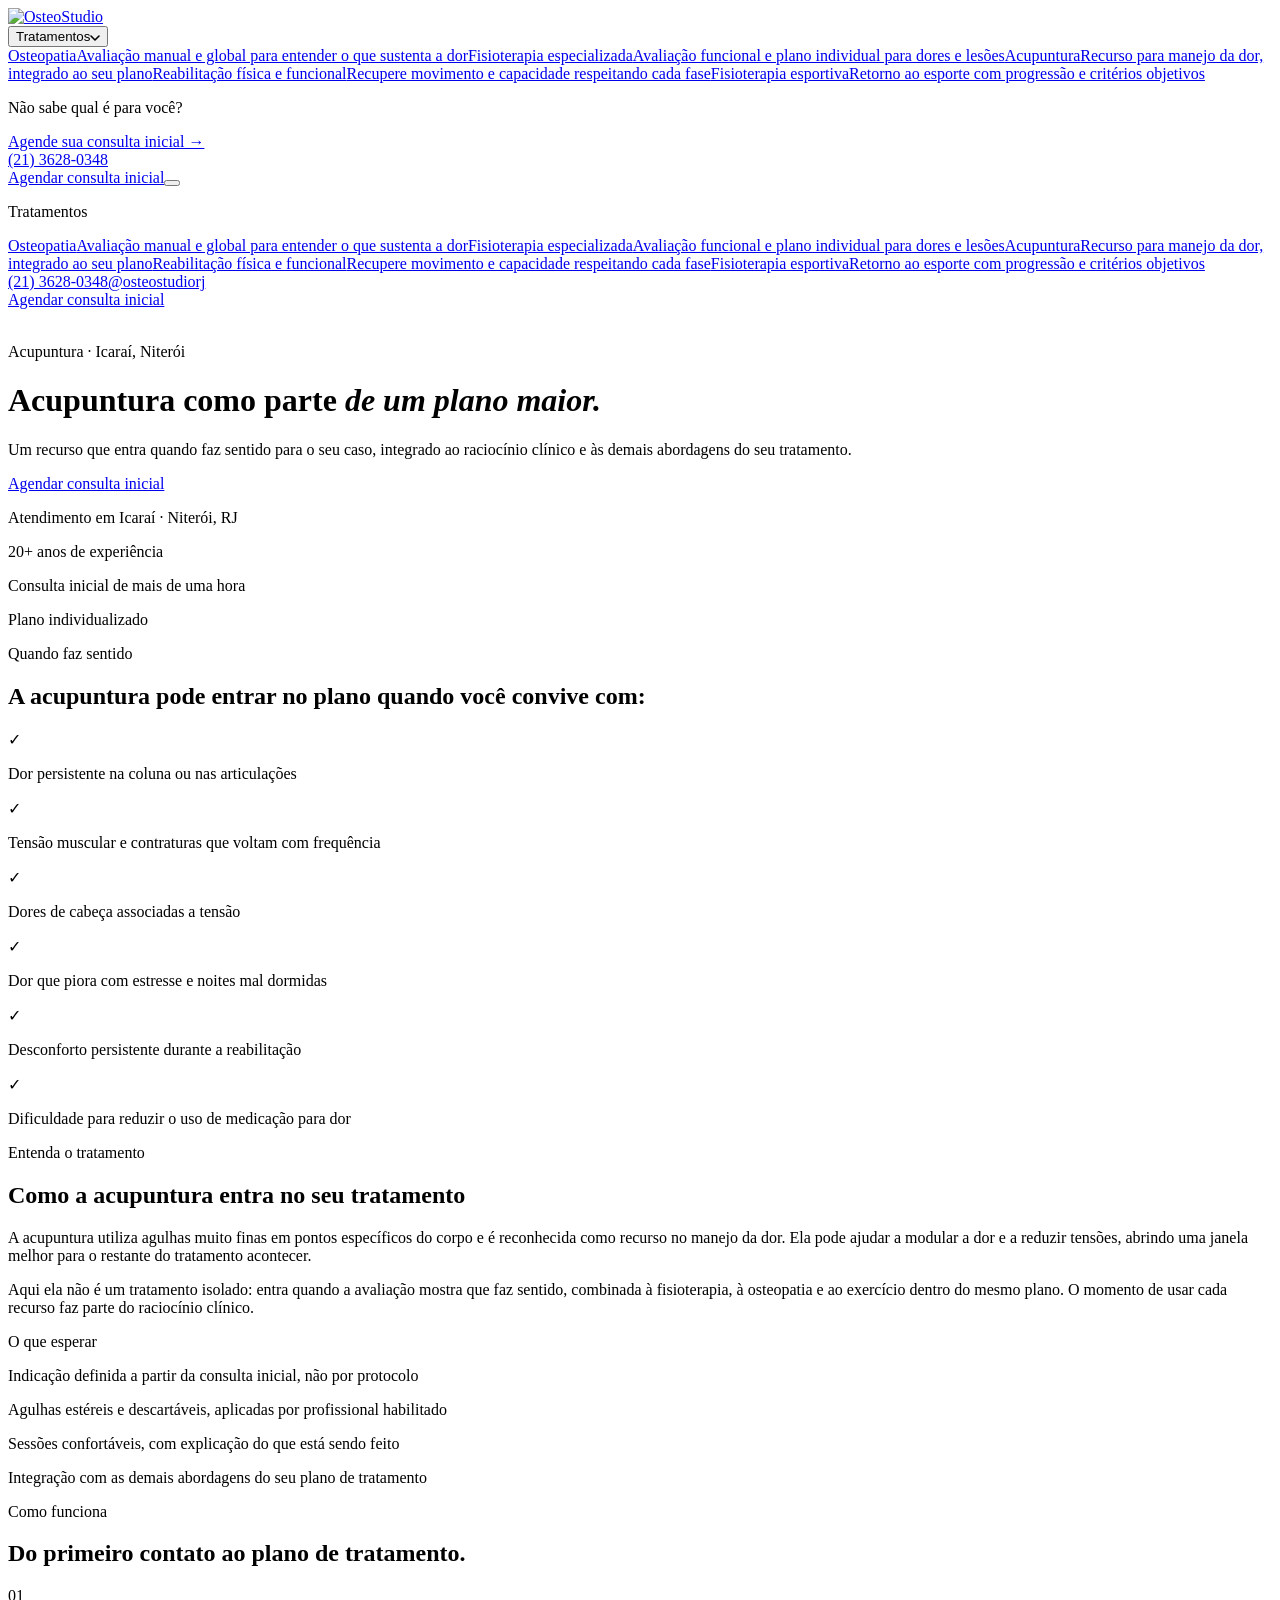
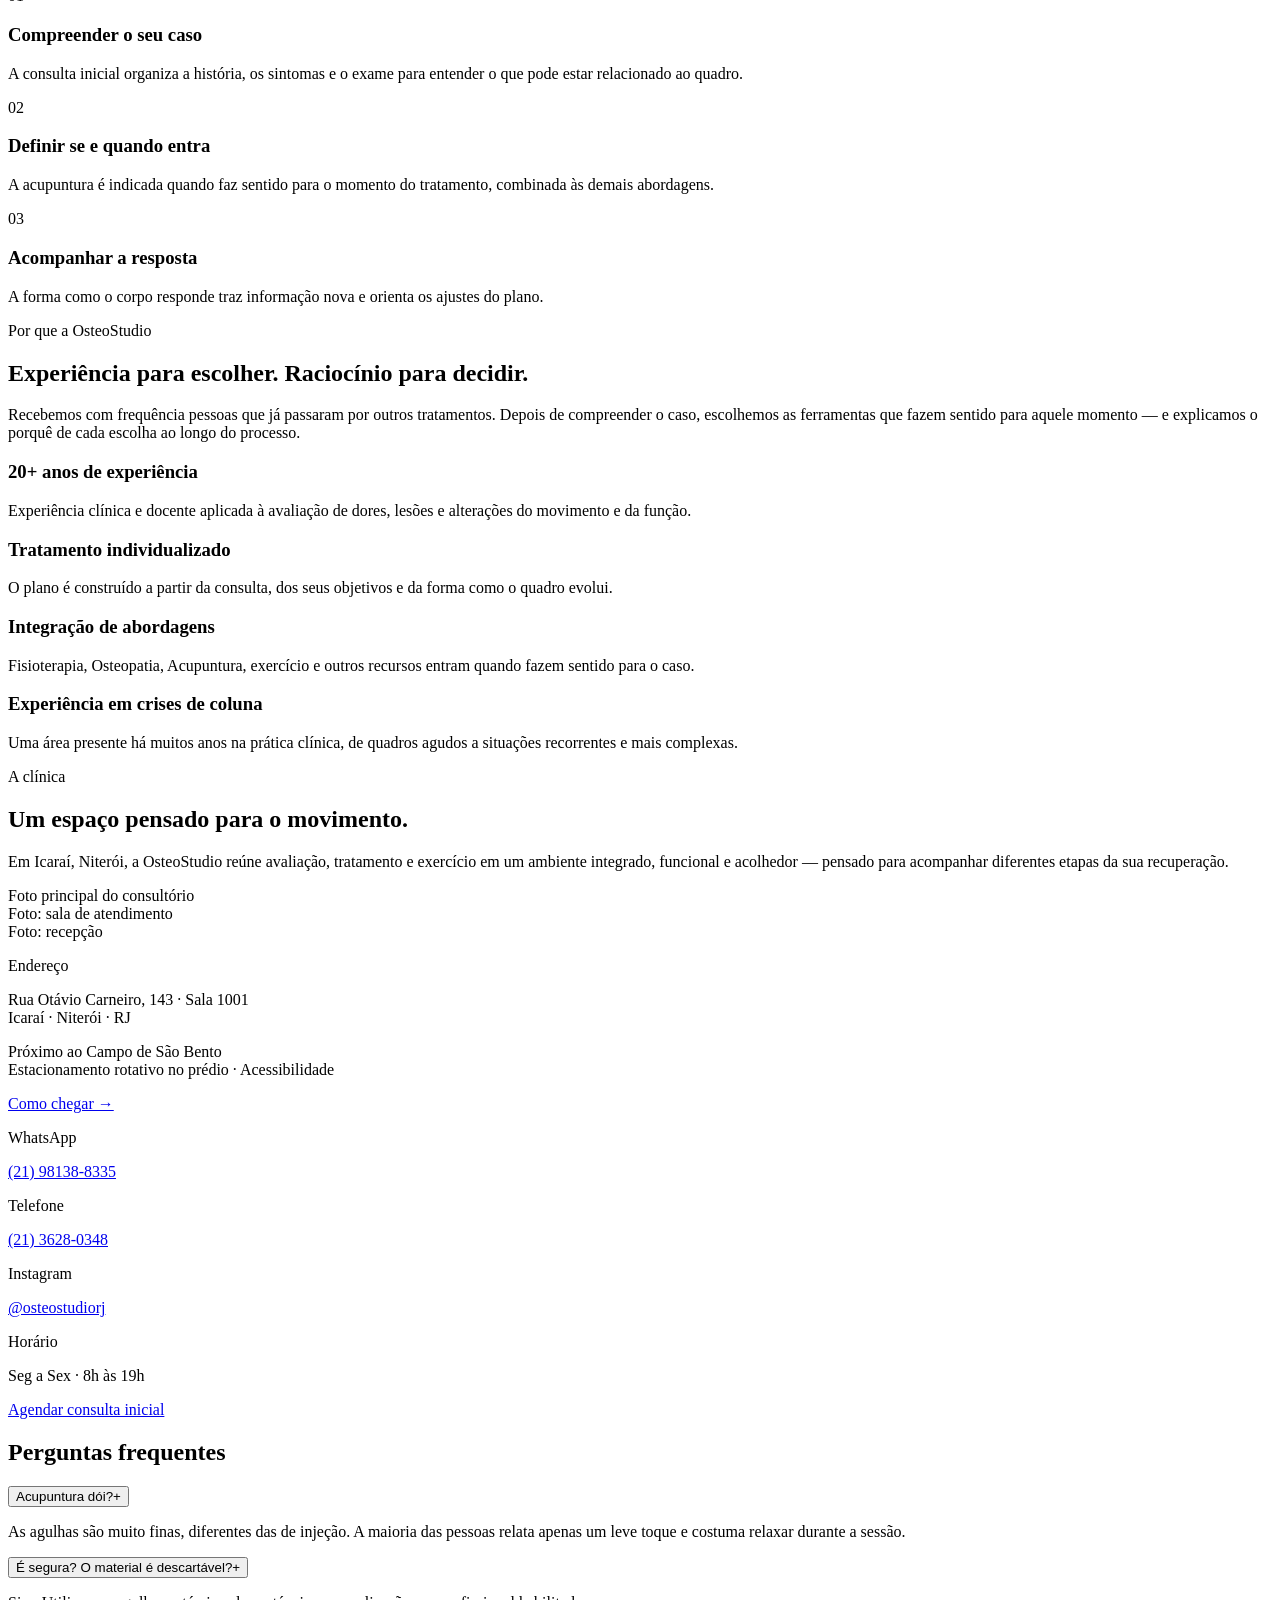
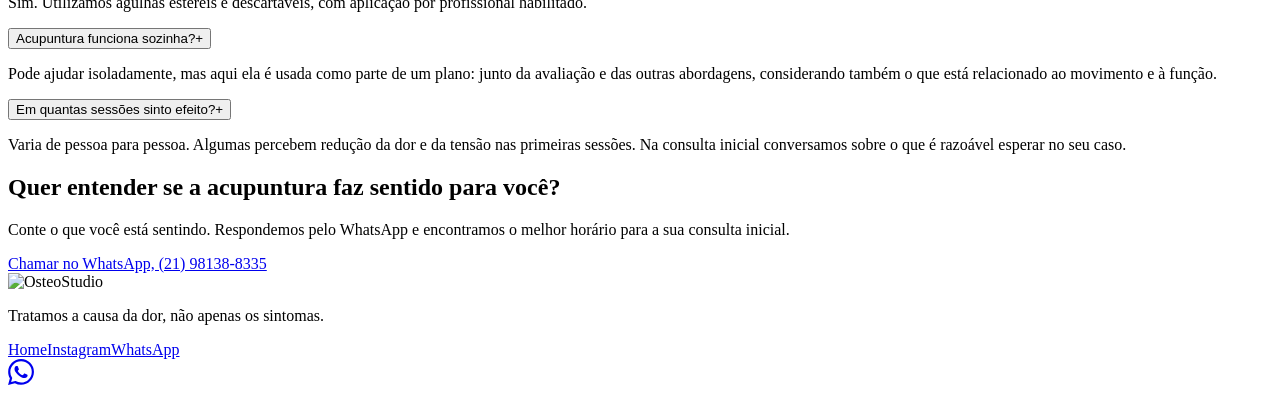
==== servicos/acupuntura/index.html @ 0ece50e5 "Preview build 2026-09-22 (copy das LPs no tom novo)" ====
<!DOCTYPE html><html lang="pt-BR"><head><meta charset="utf-8"><meta name="viewport" content="width=device-width, initial-scale=1"><title>Acupuntura em Niterói · OsteoStudio</title><meta name="description" content="Acupuntura em Icaraí, Niterói, integrada ao plano de tratamento: um recurso que entra quando faz sentido para o seu caso. Agende sua consulta inicial."><link rel="canonical" href="https://felipebarrozo.github.io/osteostudio-preview/servicos/acupuntura/"><meta property="og:type" content="website"><meta property="og:title" content="Acupuntura em Niterói · OsteoStudio"><meta property="og:description" content="Acupuntura em Icaraí, Niterói, integrada ao plano de tratamento: um recurso que entra quando faz sentido para o seu caso. Agende sua consulta inicial."><meta property="og:locale" content="pt_BR"><meta property="og:site_name" content="OsteoStudio"><link rel="icon" type="image/png" href="/osteostudio-preview/favicon.png"><link rel="preconnect" href="https://fonts.googleapis.com"><link rel="preconnect" href="https://fonts.gstatic.com" crossorigin><link href="https://fonts.googleapis.com/css2?family=Instrument+Serif:ital@0;1&family=Manrope:wght@400;500;600;700;800&display=swap" rel="stylesheet"><script type="application/ld+json">{"@context":"https://schema.org","@type":"MedicalBusiness","name":"OsteoStudio","description":"Clínica de osteopatia, fisioterapia especializada e acupuntura em Niterói, RJ. Tratamos a causa da dor, não apenas os sintomas.","image":"https://felipebarrozo.github.io/osteostudio-preview/images/logo-osteostudio.png","telephone":"(21) 3628-0348","address":{"@type":"PostalAddress","streetAddress":"Rua Otávio Carneiro, 143, Sala 1001","addressLocality":"Niterói","addressRegion":"RJ","addressCountry":"BR"},"openingHoursSpecification":{"@type":"OpeningHoursSpecification","dayOfWeek":["Monday","Tuesday","Wednesday","Thursday","Friday"],"opens":"08:00","closes":"19:00"},"sameAs":["https://instagram.com/osteostudiorj","https://facebook.com/osteostudiorj"]}</script><!-- Marca que há JS disponível: o efeito reveal só esconde conteúdo com JS ativo --><script>document.documentElement.classList.add('js');</script><link rel="stylesheet" href="/osteostudio-preview/_astro/clinica.RTJIB6N5.css"><link rel="stylesheet" href="/osteostudio-preview/_astro/_service_.VPtoUt46.css"></head><body><div class="page" data-astro-cid-ym4lgguh><nav class="nav nav--lp" data-nav data-astro-cid-wpvy4v7s><a href="/osteostudio-preview/" class="nav-logo" data-astro-cid-wpvy4v7s><img src="/osteostudio-preview/images/logo-osteostudio.png" alt="OsteoStudio" data-astro-cid-wpvy4v7s></a><!-- Navegação desktop --><div class="nav-links" data-astro-cid-wpvy4v7s><div class="nav-menu" data-megamenu data-astro-cid-wpvy4v7s><button class="nav-menu-trigger" aria-expanded="false" aria-haspopup="true" data-astro-cid-wpvy4v7s>Tratamentos<svg class="caret" width="10" height="6" viewBox="0 0 10 6" fill="none" aria-hidden="true" data-astro-cid-wpvy4v7s><path d="M1 1l4 4 4-4" stroke="currentColor" stroke-width="1.6" stroke-linecap="round" stroke-linejoin="round" data-astro-cid-wpvy4v7s></path></svg></button><div class="mega" data-astro-cid-wpvy4v7s><div class="mega-grid" data-astro-cid-wpvy4v7s><a class="mega-item" href="/osteostudio-preview/servicos/osteopatia/" data-astro-cid-wpvy4v7s><span class="mega-nome" data-astro-cid-wpvy4v7s>Osteopatia</span><span class="mega-desc" data-astro-cid-wpvy4v7s>Avaliação manual e global para entender o que sustenta a dor</span></a><a class="mega-item" href="/osteostudio-preview/servicos/fisioterapia-especializada/" data-astro-cid-wpvy4v7s><span class="mega-nome" data-astro-cid-wpvy4v7s>Fisioterapia especializada</span><span class="mega-desc" data-astro-cid-wpvy4v7s>Avaliação funcional e plano individual para dores e lesões</span></a><a class="mega-item" href="/osteostudio-preview/servicos/acupuntura/" data-astro-cid-wpvy4v7s><span class="mega-nome" data-astro-cid-wpvy4v7s>Acupuntura</span><span class="mega-desc" data-astro-cid-wpvy4v7s>Recurso para manejo da dor, integrado ao seu plano</span></a><a class="mega-item" href="/osteostudio-preview/servicos/reabilitacao/" data-astro-cid-wpvy4v7s><span class="mega-nome" data-astro-cid-wpvy4v7s>Reabilitação física e funcional</span><span class="mega-desc" data-astro-cid-wpvy4v7s>Recupere movimento e capacidade respeitando cada fase</span></a><a class="mega-item" href="/osteostudio-preview/servicos/fisioterapia-esportiva/" data-astro-cid-wpvy4v7s><span class="mega-nome" data-astro-cid-wpvy4v7s>Fisioterapia esportiva</span><span class="mega-desc" data-astro-cid-wpvy4v7s>Retorno ao esporte com progressão e critérios objetivos</span></a></div><div class="mega-foot" data-astro-cid-wpvy4v7s><p data-astro-cid-wpvy4v7s>Não sabe qual é para você?</p><a href="https://wa.me/5521981388335?text=Ol%C3%A1!%20Gostaria%20de%20agendar%20uma%20consulta%20inicial%20de%20Acupuntura%20na%20OsteoStudio." target="_blank" rel="noopener" data-astro-cid-wpvy4v7s>Agende sua consulta inicial →</a></div></div></div><a href="tel:+552136280348" class="nav-phone" data-astro-cid-wpvy4v7s>(21) 3628-0348</a></div><div class="nav-right" data-astro-cid-wpvy4v7s><a href="https://wa.me/5521981388335?text=Ol%C3%A1!%20Gostaria%20de%20agendar%20uma%20consulta%20inicial%20de%20Acupuntura%20na%20OsteoStudio." target="_blank" rel="noopener" class="btn btn--green nav-cta" data-astro-cid-wpvy4v7s>Agendar consulta inicial</a><button class="nav-burger" aria-expanded="false" aria-label="Abrir menu" data-burger data-astro-cid-wpvy4v7s><span data-astro-cid-wpvy4v7s></span><span data-astro-cid-wpvy4v7s></span><span data-astro-cid-wpvy4v7s></span></button></div><!-- Painel mobile --><div class="mobile-panel" data-mobile-panel data-astro-cid-wpvy4v7s><p class="mp-label" data-astro-cid-wpvy4v7s>Tratamentos</p><div class="mp-group" data-astro-cid-wpvy4v7s><a class="mp-service" href="/osteostudio-preview/servicos/osteopatia/" data-astro-cid-wpvy4v7s><span class="mp-nome" data-astro-cid-wpvy4v7s>Osteopatia</span><span class="mp-desc" data-astro-cid-wpvy4v7s>Avaliação manual e global para entender o que sustenta a dor</span></a><a class="mp-service" href="/osteostudio-preview/servicos/fisioterapia-especializada/" data-astro-cid-wpvy4v7s><span class="mp-nome" data-astro-cid-wpvy4v7s>Fisioterapia especializada</span><span class="mp-desc" data-astro-cid-wpvy4v7s>Avaliação funcional e plano individual para dores e lesões</span></a><a class="mp-service" href="/osteostudio-preview/servicos/acupuntura/" data-astro-cid-wpvy4v7s><span class="mp-nome" data-astro-cid-wpvy4v7s>Acupuntura</span><span class="mp-desc" data-astro-cid-wpvy4v7s>Recurso para manejo da dor, integrado ao seu plano</span></a><a class="mp-service" href="/osteostudio-preview/servicos/reabilitacao/" data-astro-cid-wpvy4v7s><span class="mp-nome" data-astro-cid-wpvy4v7s>Reabilitação física e funcional</span><span class="mp-desc" data-astro-cid-wpvy4v7s>Recupere movimento e capacidade respeitando cada fase</span></a><a class="mp-service" href="/osteostudio-preview/servicos/fisioterapia-esportiva/" data-astro-cid-wpvy4v7s><span class="mp-nome" data-astro-cid-wpvy4v7s>Fisioterapia esportiva</span><span class="mp-desc" data-astro-cid-wpvy4v7s>Retorno ao esporte com progressão e critérios objetivos</span></a></div><div class="mp-contact" data-astro-cid-wpvy4v7s><a href="tel:+552136280348" data-astro-cid-wpvy4v7s>(21) 3628-0348</a><a href="https://instagram.com/osteostudiorj" target="_blank" rel="noopener" data-astro-cid-wpvy4v7s>@osteostudiorj</a></div><a href="https://wa.me/5521981388335?text=Ol%C3%A1!%20Gostaria%20de%20agendar%20uma%20consulta%20inicial%20de%20Acupuntura%20na%20OsteoStudio." target="_blank" rel="noopener" class="mp-cta" data-astro-cid-wpvy4v7s>Agendar consulta inicial</a></div></nav><script type="module">document.querySelectorAll(`[data-megamenu]`).forEach(e=>{let t=e.querySelector(`.nav-menu-trigger`),n=n=>{e.classList.toggle(`is-open`,n),t.setAttribute(`aria-expanded`,String(n))};t.addEventListener(`click`,()=>n(!e.classList.contains(`is-open`))),document.addEventListener(`click`,t=>{e.contains(t.target)||n(!1)}),document.addEventListener(`keydown`,e=>{e.key===`Escape`&&(n(!1),t.blur())}),e.addEventListener(`mouseenter`,()=>t.setAttribute(`aria-expanded`,`true`)),e.addEventListener(`mouseleave`,()=>{e.classList.contains(`is-open`)||t.setAttribute(`aria-expanded`,`false`)})}),document.querySelectorAll(`[data-nav]`).forEach(e=>{let t=e.querySelector(`[data-burger]`),n=e.querySelector(`[data-mobile-panel]`),r=n=>{e.classList.toggle(`menu-open`,n),t.setAttribute(`aria-expanded`,String(n)),t.setAttribute(`aria-label`,n?`Fechar menu`:`Abrir menu`)};t.addEventListener(`click`,()=>r(!e.classList.contains(`menu-open`))),n.addEventListener(`click`,e=>{e.target.closest(`a`)&&r(!1)}),document.addEventListener(`keydown`,e=>{e.key===`Escape`&&r(!1)}),document.addEventListener(`click`,t=>{e.classList.contains(`menu-open`)&&!e.contains(t.target)&&r(!1)})});</script><!-- ===== Hero ===== --><header class="hero" data-astro-cid-ym4lgguh><img src="/osteostudio-preview/images/hero-acupuntura.jpg" alt="" class="hero-img" data-astro-cid-ym4lgguh><div class="hero-overlay" data-astro-cid-ym4lgguh></div><div class="hero-content container" data-astro-cid-ym4lgguh><p class="eyebrow hero-eyebrow" data-reveal data-astro-cid-ym4lgguh>Acupuntura · Icaraí, Niterói</p><h1 class="display" data-reveal data-delay="90" data-astro-cid-ym4lgguh>Acupuntura como parte <em data-astro-cid-ym4lgguh>de um plano maior.</em></h1><p class="hero-sub" data-reveal data-delay="180" data-astro-cid-ym4lgguh>Um recurso que entra quando faz sentido para o seu caso, integrado ao raciocínio clínico e às demais abordagens do seu tratamento.</p><div class="hero-ctas" data-reveal data-delay="260" data-astro-cid-ym4lgguh><a href="https://wa.me/5521981388335?text=Ol%C3%A1!%20Gostaria%20de%20agendar%20uma%20consulta%20inicial%20de%20Acupuntura%20na%20OsteoStudio." target="_blank" rel="noopener" class="btn btn--dark hero-btn" data-astro-cid-ym4lgguh>Agendar consulta inicial</a><p class="hero-nota" data-astro-cid-ym4lgguh>Atendimento em Icaraí · Niterói, RJ</p></div><div class="hero-bullets" data-reveal data-delay="340" data-astro-cid-ym4lgguh><div class="hero-bullet" data-astro-cid-ym4lgguh><span class="dot" data-astro-cid-ym4lgguh></span><p data-astro-cid-ym4lgguh>20+ anos de experiência</p></div><div class="hero-bullet" data-astro-cid-ym4lgguh><span class="dot" data-astro-cid-ym4lgguh></span><p data-astro-cid-ym4lgguh>Consulta inicial de mais de uma hora</p></div><div class="hero-bullet" data-astro-cid-ym4lgguh><span class="dot" data-astro-cid-ym4lgguh></span><p data-astro-cid-ym4lgguh>Plano individualizado</p></div></div></div></header><!-- ===== É para você? ===== --><section class="sintomas container" data-astro-cid-ym4lgguh><p class="eyebrow" data-reveal data-astro-cid-ym4lgguh>Quando faz sentido</p><h2 class="display h2 sintomas-title" data-reveal data-delay="80" data-astro-cid-ym4lgguh>A acupuntura pode entrar no plano quando você convive com:</h2><div class="sintomas-grid" data-astro-cid-ym4lgguh><div class="sintoma-card" data-reveal data-delay="0" data-astro-cid-ym4lgguh><span class="check" aria-hidden="true" data-astro-cid-ym4lgguh>✓</span><p data-astro-cid-ym4lgguh>Dor persistente na coluna ou nas articulações</p></div><div class="sintoma-card" data-reveal data-delay="70" data-astro-cid-ym4lgguh><span class="check" aria-hidden="true" data-astro-cid-ym4lgguh>✓</span><p data-astro-cid-ym4lgguh>Tensão muscular e contraturas que voltam com frequência</p></div><div class="sintoma-card" data-reveal data-delay="140" data-astro-cid-ym4lgguh><span class="check" aria-hidden="true" data-astro-cid-ym4lgguh>✓</span><p data-astro-cid-ym4lgguh>Dores de cabeça associadas a tensão</p></div><div class="sintoma-card" data-reveal data-delay="210" data-astro-cid-ym4lgguh><span class="check" aria-hidden="true" data-astro-cid-ym4lgguh>✓</span><p data-astro-cid-ym4lgguh>Dor que piora com estresse e noites mal dormidas</p></div><div class="sintoma-card" data-reveal data-delay="280" data-astro-cid-ym4lgguh><span class="check" aria-hidden="true" data-astro-cid-ym4lgguh>✓</span><p data-astro-cid-ym4lgguh>Desconforto persistente durante a reabilitação</p></div><div class="sintoma-card" data-reveal data-delay="350" data-astro-cid-ym4lgguh><span class="check" aria-hidden="true" data-astro-cid-ym4lgguh>✓</span><p data-astro-cid-ym4lgguh>Dificuldade para reduzir o uso de medicação para dor</p></div></div></section><!-- ===== Entenda o tratamento ===== --><section class="oque container" data-astro-cid-ym4lgguh><div data-astro-cid-ym4lgguh><p class="eyebrow" data-reveal data-astro-cid-ym4lgguh>Entenda o tratamento</p><h2 class="display h2 oque-title" data-reveal data-delay="80" data-astro-cid-ym4lgguh>Como a acupuntura entra no seu tratamento</h2><p class="oque-p" data-reveal data-delay="160" data-astro-cid-ym4lgguh>A acupuntura utiliza agulhas muito finas em pontos específicos do corpo e é reconhecida como recurso no manejo da dor. Ela pode ajudar a modular a dor e a reduzir tensões, abrindo uma janela melhor para o restante do tratamento acontecer.</p><p class="oque-p oque-p--last" data-reveal data-delay="220" data-astro-cid-ym4lgguh>Aqui ela não é um tratamento isolado: entra quando a avaliação mostra que faz sentido, combinada à fisioterapia, à osteopatia e ao exercício dentro do mesmo plano. O momento de usar cada recurso faz parte do raciocínio clínico.</p></div><div class="esperar-card" data-reveal data-delay="200" data-astro-cid-ym4lgguh><p class="esperar-label" data-astro-cid-ym4lgguh>O que esperar</p><div class="esperar-list" data-astro-cid-ym4lgguh><div class="esperar-item" data-astro-cid-ym4lgguh><span class="dot" data-astro-cid-ym4lgguh></span><p data-astro-cid-ym4lgguh>Indicação definida a partir da consulta inicial, não por protocolo</p></div><div class="esperar-item" data-astro-cid-ym4lgguh><span class="dot" data-astro-cid-ym4lgguh></span><p data-astro-cid-ym4lgguh>Agulhas estéreis e descartáveis, aplicadas por profissional habilitado</p></div><div class="esperar-item" data-astro-cid-ym4lgguh><span class="dot" data-astro-cid-ym4lgguh></span><p data-astro-cid-ym4lgguh>Sessões confortáveis, com explicação do que está sendo feito</p></div><div class="esperar-item" data-astro-cid-ym4lgguh><span class="dot" data-astro-cid-ym4lgguh></span><p data-astro-cid-ym4lgguh>Integração com as demais abordagens do seu plano de tratamento</p></div></div></div></section><!-- ===== Como funciona ===== --><section class="passos" data-astro-cid-ym4lgguh><div class="container" data-astro-cid-ym4lgguh><p class="eyebrow" data-reveal data-astro-cid-ym4lgguh>Como funciona</p><h2 class="display h2 passos-title" data-reveal data-delay="80" data-astro-cid-ym4lgguh>Do primeiro contato ao plano de tratamento.</h2><div class="passos-grid" data-astro-cid-ym4lgguh><div data-reveal data-delay="0" data-astro-cid-ym4lgguh><p class="passo-num" data-astro-cid-ym4lgguh>01</p><h3 data-astro-cid-ym4lgguh>Compreender o seu caso</h3><p class="passo-desc" data-astro-cid-ym4lgguh>A consulta inicial organiza a história, os sintomas e o exame para entender o que pode estar relacionado ao quadro.</p></div><div data-reveal data-delay="130" data-astro-cid-ym4lgguh><p class="passo-num" data-astro-cid-ym4lgguh>02</p><h3 data-astro-cid-ym4lgguh>Definir se e quando entra</h3><p class="passo-desc" data-astro-cid-ym4lgguh>A acupuntura é indicada quando faz sentido para o momento do tratamento, combinada às demais abordagens.</p></div><div data-reveal data-delay="260" data-astro-cid-ym4lgguh><p class="passo-num" data-astro-cid-ym4lgguh>03</p><h3 data-astro-cid-ym4lgguh>Acompanhar a resposta</h3><p class="passo-desc" data-astro-cid-ym4lgguh>A forma como o corpo responde traz informação nova e orienta os ajustes do plano.</p></div></div></div></section><!-- ===== Por que a OsteoStudio ===== --><section class="porque" data-astro-cid-ym4lgguh><div class="container porque-grid" data-astro-cid-ym4lgguh><div data-astro-cid-ym4lgguh><p class="eyebrow eyebrow--on-dark" data-reveal data-astro-cid-ym4lgguh>Por que a OsteoStudio</p><h2 class="display h2 porque-title" data-reveal data-delay="80" data-astro-cid-ym4lgguh>Experiência para escolher. Raciocínio para decidir.</h2><p class="porque-p" data-reveal data-delay="160" data-astro-cid-ym4lgguh>Recebemos com frequência pessoas que já passaram por outros tratamentos. Depois de compreender o caso, escolhemos as ferramentas que fazem sentido para aquele momento — e explicamos o porquê de cada escolha ao longo do processo.</p></div><div class="porque-pilares" data-astro-cid-ym4lgguh><div class="pilar" data-reveal data-delay="0" data-astro-cid-ym4lgguh><span class="dot dot--claro" data-astro-cid-ym4lgguh></span><div data-astro-cid-ym4lgguh><h3 data-astro-cid-ym4lgguh>20+ anos de experiência</h3><p data-astro-cid-ym4lgguh>Experiência clínica e docente aplicada à avaliação de dores, lesões e alterações do movimento e da função.</p></div></div><div class="pilar" data-reveal data-delay="100" data-astro-cid-ym4lgguh><span class="dot dot--claro" data-astro-cid-ym4lgguh></span><div data-astro-cid-ym4lgguh><h3 data-astro-cid-ym4lgguh>Tratamento individualizado</h3><p data-astro-cid-ym4lgguh>O plano é construído a partir da consulta, dos seus objetivos e da forma como o quadro evolui.</p></div></div><div class="pilar" data-reveal data-delay="200" data-astro-cid-ym4lgguh><span class="dot dot--claro" data-astro-cid-ym4lgguh></span><div data-astro-cid-ym4lgguh><h3 data-astro-cid-ym4lgguh>Integração de abordagens</h3><p data-astro-cid-ym4lgguh>Fisioterapia, Osteopatia, Acupuntura, exercício e outros recursos entram quando fazem sentido para o caso.</p></div></div><div class="pilar" data-reveal data-delay="300" data-astro-cid-ym4lgguh><span class="dot dot--claro" data-astro-cid-ym4lgguh></span><div data-astro-cid-ym4lgguh><h3 data-astro-cid-ym4lgguh>Experiência em crises de coluna</h3><p data-astro-cid-ym4lgguh>Uma área presente há muitos anos na prática clínica, de quadros agudos a situações recorrentes e mais complexas.</p></div></div></div></div></section><!-- ===== Consultório ===== --><section class="consultorio container" data-astro-cid-ym4lgguh><div class="section-intro" data-astro-cid-ym4lgguh><div data-astro-cid-ym4lgguh><p class="eyebrow" data-reveal data-astro-cid-ym4lgguh>A clínica</p><h2 class="display h2" data-reveal data-delay="80" data-astro-cid-ym4lgguh>Um espaço pensado para o movimento.</h2></div><p class="section-intro-text" data-reveal data-delay="160" data-astro-cid-ym4lgguh>Em Icaraí, Niterói, a OsteoStudio reúne avaliação, tratamento e exercício em um ambiente integrado, funcional e acolhedor — pensado para acompanhar diferentes etapas da sua recuperação.</p></div><div class="consultorio-grid" data-reveal data-astro-cid-ym4lgguh><div class="fotos" data-astro-cid-ym4lgguh><div class="foto foto--principal" data-astro-cid-ym4lgguh><div class="image-slot"><span>Foto principal do consultório</span></div></div><div class="fotos-row" data-astro-cid-ym4lgguh><div class="foto" data-astro-cid-ym4lgguh><div class="image-slot"><span>Foto: sala de atendimento</span></div></div><div class="foto" data-astro-cid-ym4lgguh><div class="image-slot"><span>Foto: recepção</span></div></div></div></div><div class="contato-card" data-astro-cid-ym4lgguh><div data-astro-cid-ym4lgguh><p class="contato-label" data-astro-cid-ym4lgguh>Endereço</p><p class="contato-endereco" data-astro-cid-ym4lgguh>Rua Otávio Carneiro, 143 · Sala 1001<br data-astro-cid-ym4lgguh>Icaraí · Niterói · RJ</p><p class="contato-extra" data-astro-cid-ym4lgguh>Próximo ao Campo de São Bento<br data-astro-cid-ym4lgguh>Estacionamento rotativo no prédio · Acessibilidade</p><a href="https://www.google.com/maps/dir/?api=1&amp;destination=R.%20Ot%C3%A1vio%20Carneiro%2C%20143%20-%20Icara%C3%AD%2C%20Niter%C3%B3i%20-%20RJ" target="_blank" rel="noopener" class="contato-rota" data-astro-cid-ym4lgguh>Como chegar →</a></div><div class="contato-info-grid" data-astro-cid-ym4lgguh><div data-astro-cid-ym4lgguh><p class="contato-label" data-astro-cid-ym4lgguh>WhatsApp</p><a href="https://wa.me/5521981388335?text=Ol%C3%A1!%20Gostaria%20de%20agendar%20uma%20consulta%20inicial%20de%20Acupuntura%20na%20OsteoStudio." target="_blank" rel="noopener" class="contato-valor" data-astro-cid-ym4lgguh>(21) 98138-8335</a></div><div data-astro-cid-ym4lgguh><p class="contato-label" data-astro-cid-ym4lgguh>Telefone</p><a href="tel:+552136280348" class="contato-valor" data-astro-cid-ym4lgguh>(21) 3628-0348</a></div><div data-astro-cid-ym4lgguh><p class="contato-label" data-astro-cid-ym4lgguh>Instagram</p><a href="https://instagram.com/osteostudiorj" target="_blank" rel="noopener" class="contato-valor" data-astro-cid-ym4lgguh>@osteostudiorj</a></div><div data-astro-cid-ym4lgguh><p class="contato-label" data-astro-cid-ym4lgguh>Horário</p><p class="contato-valor" data-astro-cid-ym4lgguh>Seg a Sex · 8h às 19h</p></div></div><a href="https://wa.me/5521981388335?text=Ol%C3%A1!%20Gostaria%20de%20agendar%20uma%20consulta%20inicial%20de%20Acupuntura%20na%20OsteoStudio." target="_blank" rel="noopener" class="contato-cta" data-astro-cid-ym4lgguh>Agendar consulta inicial</a></div></div></section><!-- ===== FAQ ===== --><section class="faq-section" data-astro-cid-ym4lgguh><h2 class="display faq-title" data-reveal data-astro-cid-ym4lgguh>Perguntas frequentes</h2><div class="faq faq--compact" data-astro-cid-hemr5th4><div class="faq-item" data-reveal data-delay="0" data-astro-cid-hemr5th4><button data-faq aria-expanded="false" data-astro-cid-hemr5th4><span class="faq-q" data-astro-cid-hemr5th4>Acupuntura dói?</span><span class="faq-icon" aria-hidden="true" data-astro-cid-hemr5th4>+</span></button><div class="faq-body" data-astro-cid-hemr5th4><p data-astro-cid-hemr5th4>As agulhas são muito finas, diferentes das de injeção. A maioria das pessoas relata apenas um leve toque e costuma relaxar durante a sessão.</p></div></div><div class="faq-item" data-reveal data-delay="70" data-astro-cid-hemr5th4><button data-faq aria-expanded="false" data-astro-cid-hemr5th4><span class="faq-q" data-astro-cid-hemr5th4>É segura? O material é descartável?</span><span class="faq-icon" aria-hidden="true" data-astro-cid-hemr5th4>+</span></button><div class="faq-body" data-astro-cid-hemr5th4><p data-astro-cid-hemr5th4>Sim. Utilizamos agulhas estéreis e descartáveis, com aplicação por profissional habilitado.</p></div></div><div class="faq-item" data-reveal data-delay="140" data-astro-cid-hemr5th4><button data-faq aria-expanded="false" data-astro-cid-hemr5th4><span class="faq-q" data-astro-cid-hemr5th4>Acupuntura funciona sozinha?</span><span class="faq-icon" aria-hidden="true" data-astro-cid-hemr5th4>+</span></button><div class="faq-body" data-astro-cid-hemr5th4><p data-astro-cid-hemr5th4>Pode ajudar isoladamente, mas aqui ela é usada como parte de um plano: junto da avaliação e das outras abordagens, considerando também o que está relacionado ao movimento e à função.</p></div></div><div class="faq-item" data-reveal data-delay="210" data-astro-cid-hemr5th4><button data-faq aria-expanded="false" data-astro-cid-hemr5th4><span class="faq-q" data-astro-cid-hemr5th4>Em quantas sessões sinto efeito?</span><span class="faq-icon" aria-hidden="true" data-astro-cid-hemr5th4>+</span></button><div class="faq-body" data-astro-cid-hemr5th4><p data-astro-cid-hemr5th4>Varia de pessoa para pessoa. Algumas percebem redução da dor e da tensão nas primeiras sessões. Na consulta inicial conversamos sobre o que é razoável esperar no seu caso.</p></div></div></div></section><!-- ===== CTA final ===== --><section class="cta container" data-astro-cid-ym4lgguh><div class="cta-card" data-reveal data-astro-cid-ym4lgguh><h2 class="display cta-title" data-astro-cid-ym4lgguh>Quer entender se a acupuntura faz sentido para você?</h2><p class="cta-sub" data-astro-cid-ym4lgguh>Conte o que você está sentindo. Respondemos pelo WhatsApp e encontramos o melhor horário para a sua consulta inicial.</p><a href="https://wa.me/5521981388335?text=Ol%C3%A1!%20Gostaria%20de%20agendar%20uma%20consulta%20inicial%20de%20Acupuntura%20na%20OsteoStudio." target="_blank" rel="noopener" class="cta-btn" data-astro-cid-ym4lgguh>Chamar no WhatsApp, (21) 98138-8335</a></div></section><footer class="footer footer--lp" data-astro-cid-jo6i4kqk><div class="footer-main" data-astro-cid-jo6i4kqk><img src="/osteostudio-preview/images/logo-osteostudio.png" alt="OsteoStudio" class="footer-logo" data-astro-cid-jo6i4kqk><p class="footer-tagline" data-astro-cid-jo6i4kqk>Tratamos a causa da dor, não apenas os sintomas.</p><div class="footer-social" data-astro-cid-jo6i4kqk><a href="/osteostudio-preview/" data-astro-cid-jo6i4kqk>Home</a><a href="https://instagram.com/osteostudiorj" target="_blank" rel="noopener" data-astro-cid-jo6i4kqk>Instagram</a><a href="https://wa.me/5521981388335?text=Ol%C3%A1!%20Gostaria%20de%20agendar%20uma%20consulta%20inicial%20de%20Acupuntura%20na%20OsteoStudio." target="_blank" rel="noopener" data-astro-cid-jo6i4kqk>WhatsApp</a></div></div></footer></div><!-- Botão flutuante de WhatsApp (apenas mobile) --><a class="wa-fab" href="https://wa.me/5521981388335?text=Ol%C3%A1!%20Gostaria%20de%20agendar%20uma%20consulta%20inicial%20de%20Acupuntura%20na%20OsteoStudio." target="_blank" rel="noopener" aria-label="Conversar no WhatsApp"><svg viewBox="0 0 24 24" width="26" height="26" fill="currentColor" aria-hidden="true"><path d="M17.472 14.382c-.297-.149-1.758-.867-2.03-.967-.273-.099-.471-.148-.67.15-.197.297-.767.966-.94 1.164-.173.199-.347.223-.644.075-.297-.15-1.255-.463-2.39-1.475-.883-.788-1.48-1.761-1.653-2.059-.173-.297-.018-.458.13-.606.134-.133.298-.347.446-.52.149-.174.198-.298.298-.497.099-.198.05-.371-.025-.52-.075-.149-.669-1.612-.916-2.207-.242-.579-.487-.5-.669-.51-.173-.008-.371-.01-.57-.01-.198 0-.52.074-.792.372-.272.297-1.04 1.016-1.04 2.479 0 1.462 1.065 2.875 1.213 3.074.149.198 2.096 3.2 5.077 4.487.709.306 1.262.489 1.694.625.712.227 1.36.195 1.871.118.571-.085 1.758-.719 2.006-1.413.248-.694.248-1.289.173-1.413-.074-.124-.272-.198-.57-.347m-5.421 7.403h-.004a9.87 9.87 0 01-5.031-1.378l-.361-.214-3.741.982.998-3.648-.235-.374a9.86 9.86 0 01-1.51-5.26c.001-5.45 4.436-9.884 9.888-9.884 2.64 0 5.122 1.03 6.988 2.898a9.825 9.825 0 012.893 6.994c-.003 5.45-4.437 9.884-9.885 9.884m8.413-18.297A11.815 11.815 0 0012.05 0C5.495 0 .16 5.335.157 11.892c0 2.096.547 4.142 1.588 5.945L.057 24l6.305-1.654a11.882 11.882 0 005.683 1.448h.005c6.554 0 11.89-5.335 11.893-11.893a11.821 11.821 0 00-3.48-8.413Z"></path></svg></a><script type="module">var e=window.matchMedia(`(prefers-reduced-motion: reduce)`).matches,t=Array.from(document.querySelectorAll(`[data-reveal]`)),n=new IntersectionObserver(t=>{t.forEach(t=>{if(!t.isIntersecting)return;let r=t.target,i=parseInt(r.getAttribute(`data-delay`)||`0`,10);window.setTimeout(()=>{r.classList.add(`is-revealed`)},e?0:i),n.unobserve(r)})},{threshold:.15,rootMargin:`0px 0px -60px 0px`});t.forEach(e=>n.observe(e)),document.querySelectorAll(`[data-faq]`).forEach(e=>{e.addEventListener(`click`,()=>{let t=e.parentElement.querySelector(`.faq-body`),n=e.querySelector(`.faq-icon`),r=t.style.maxHeight!==``&&t.style.maxHeight!==`0px`;t.style.maxHeight=r?`0px`:t.scrollHeight+`px`,e.setAttribute(`aria-expanded`,String(!r)),n&&(n.style.transform=r?`rotate(0deg)`:`rotate(45deg)`)})});var r=document.getElementById(`scroll-progress`);if(r){let e=()=>{let e=document.documentElement;r.style.width=e.scrollTop/(e.scrollHeight-e.clientHeight)*100+`%`};window.addEventListener(`scroll`,e,{passive:!0}),e()}var i=Array.from(document.querySelectorAll(`[data-herovid]`));if(i.forEach(e=>{e.muted=!0,e.defaultMuted=!0,e.loop=!0,e.play().catch(()=>{})}),i.length>1&&!e){let e=0;window.setInterval(()=>{e=(e+1)%i.length,i.forEach((t,n)=>{if(t.style.opacity=n===e?`1`:`0`,n===e)try{t.currentTime=0,t.play().catch(()=>{})}catch{}})},8e3)}</script></body></html>
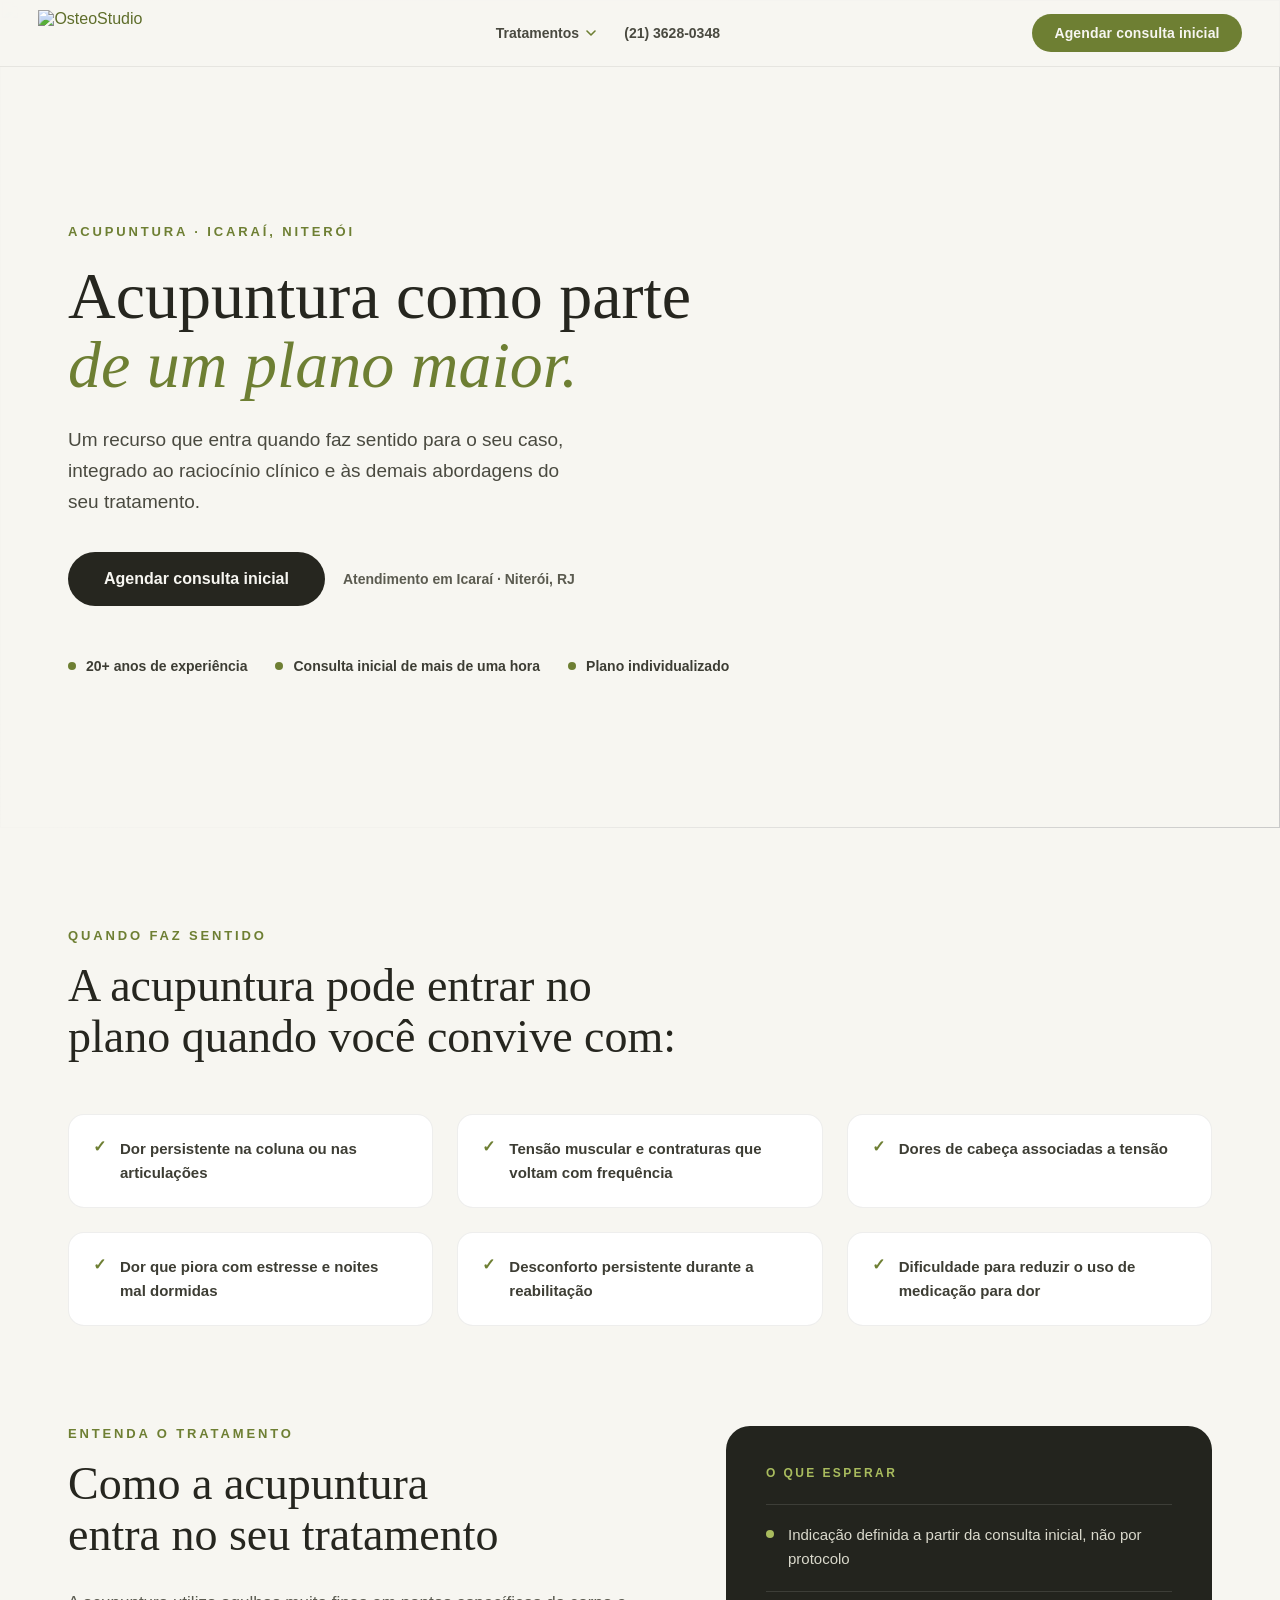
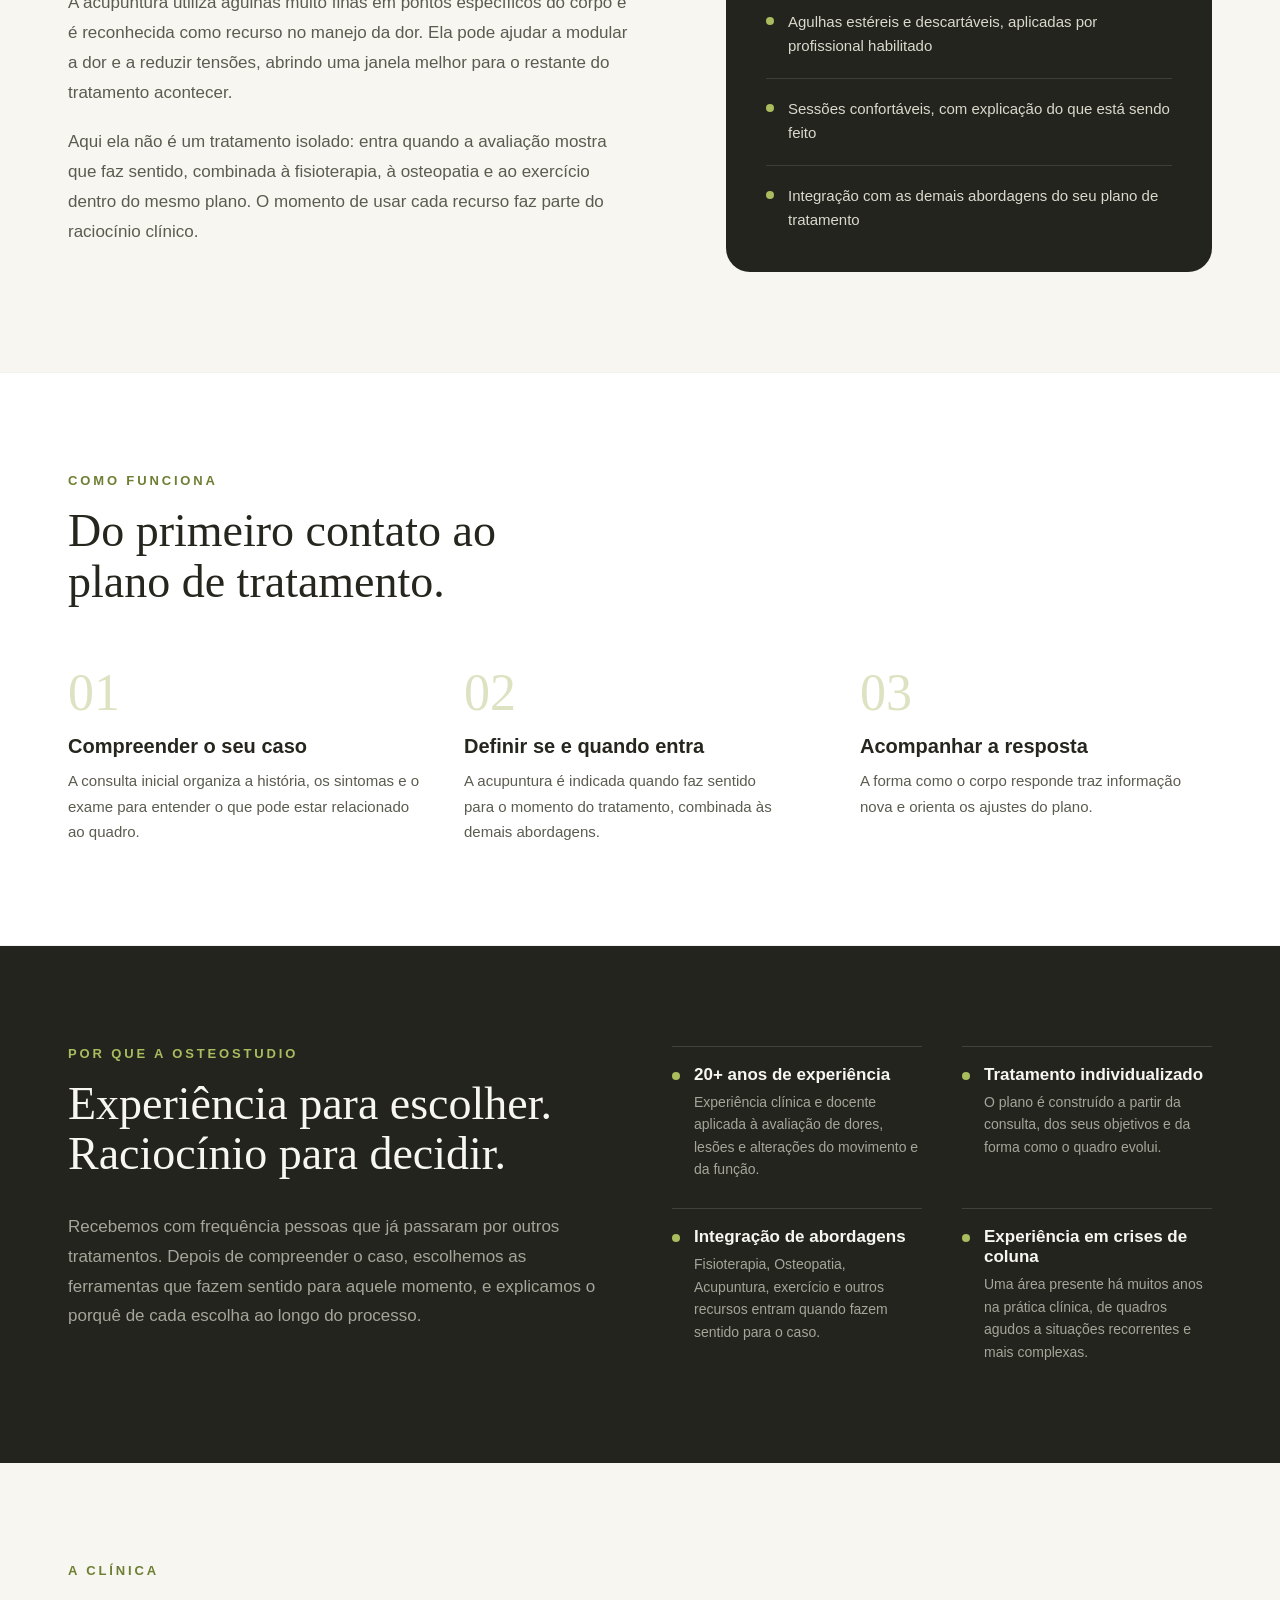
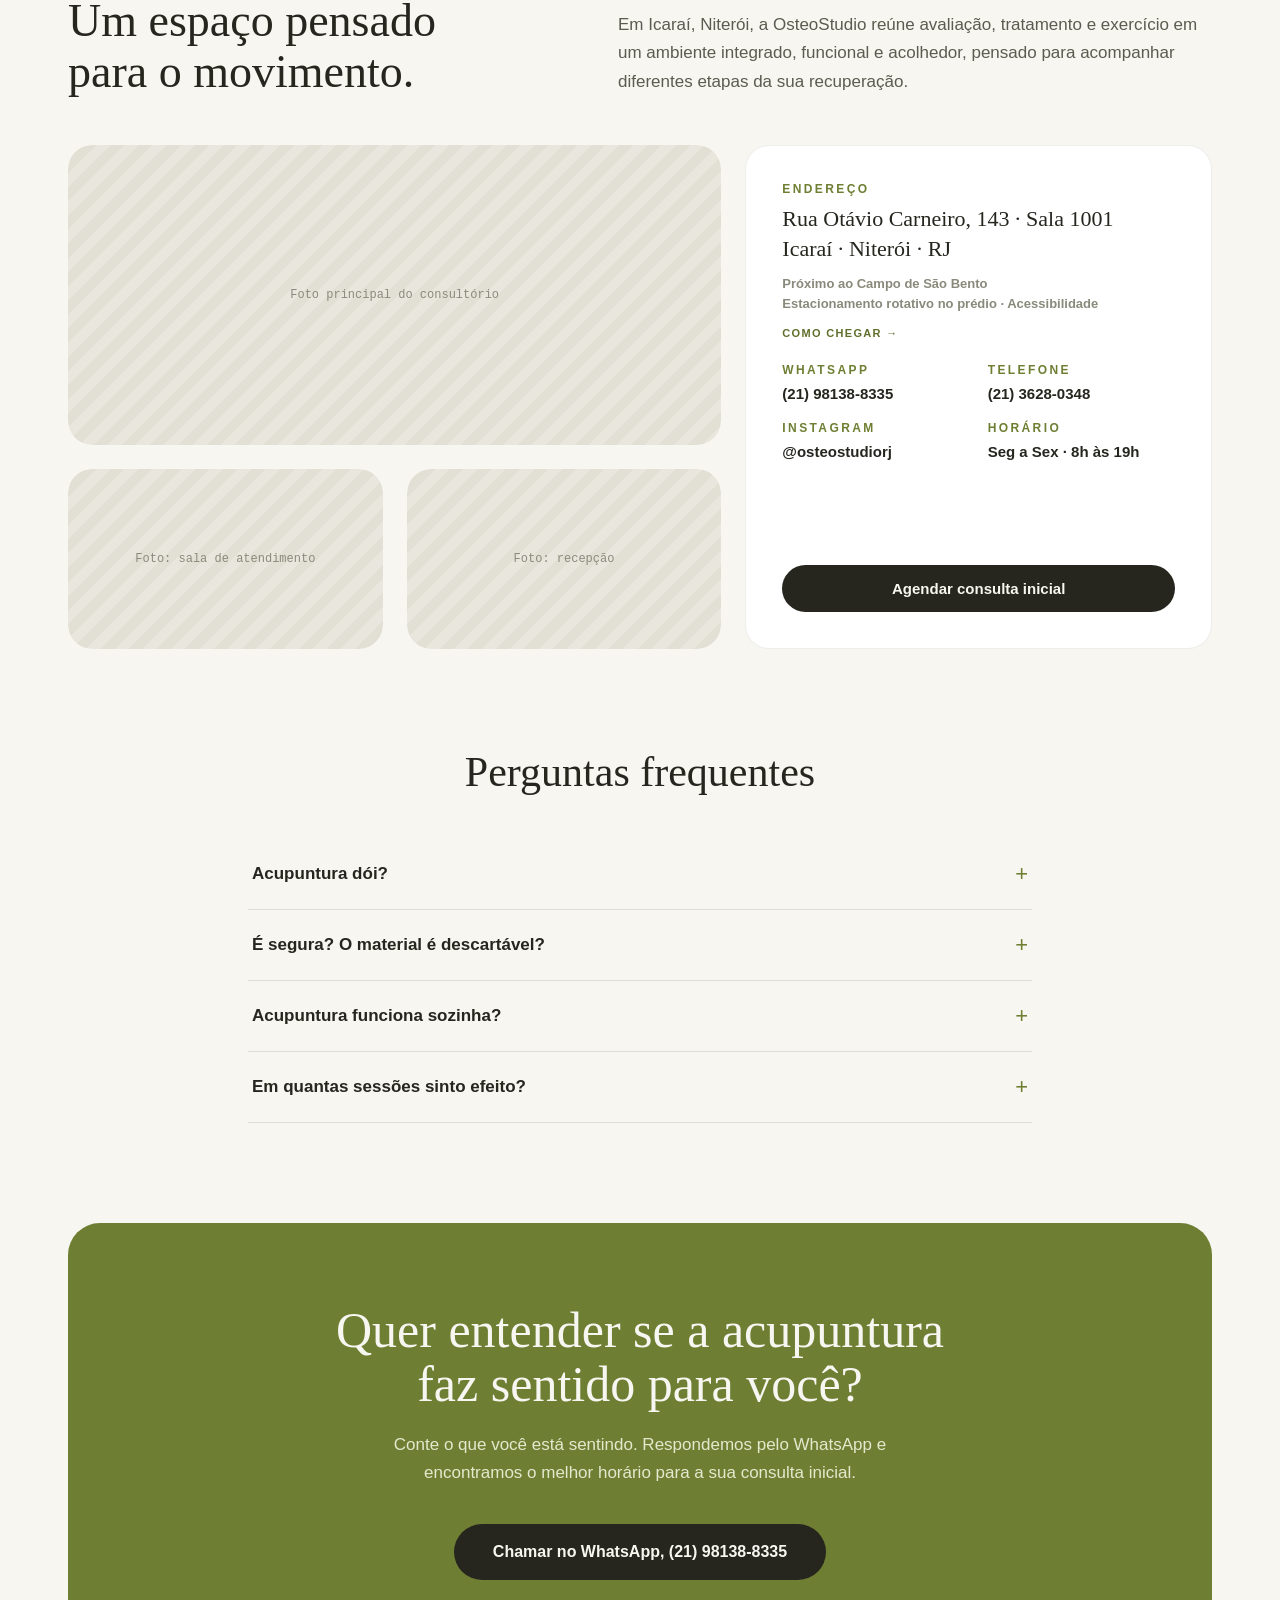
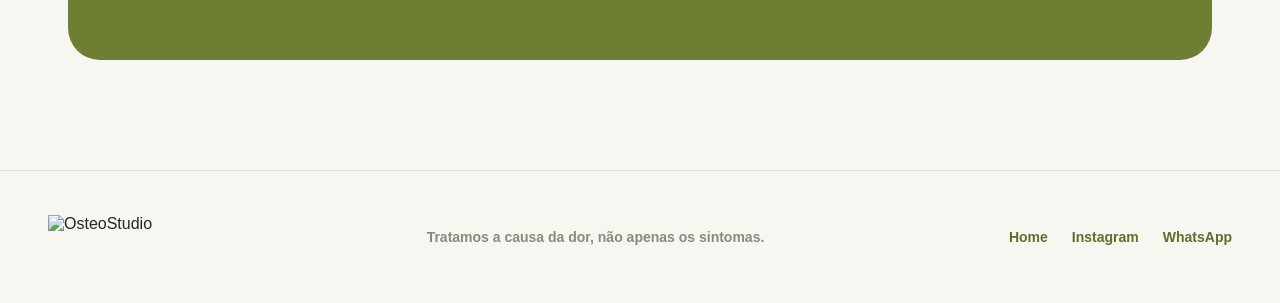
==== commit 4f897616: "Preview build 2026-10-08 (otimizacao de performance)" ====
--- a/servicos/acupuntura/index.html
+++ b/servicos/acupuntura/index.html
@@ -1 +1,3 @@
-<!DOCTYPE html><html lang="pt-BR"><head><meta charset="utf-8"><meta name="viewport" content="width=device-width, initial-scale=1"><title>Acupuntura em Niterói · OsteoStudio</title><meta name="description" content="Acupuntura em Icaraí, Niterói, integrada ao plano de tratamento: um recurso que entra quando faz sentido para o seu caso. Agende sua consulta inicial."><link rel="canonical" href="https://felipebarrozo.github.io/osteostudio-preview/servicos/acupuntura/"><meta property="og:type" content="website"><meta property="og:title" content="Acupuntura em Niterói · OsteoStudio"><meta property="og:description" content="Acupuntura em Icaraí, Niterói, integrada ao plano de tratamento: um recurso que entra quando faz sentido para o seu caso. Agende sua consulta inicial."><meta property="og:locale" content="pt_BR"><meta property="og:site_name" content="OsteoStudio"><link rel="icon" type="image/png" href="/osteostudio-preview/favicon.png"><link rel="preconnect" href="https://fonts.googleapis.com"><link rel="preconnect" href="https://fonts.gstatic.com" crossorigin><link href="https://fonts.googleapis.com/css2?family=Instrument+Serif:ital@0;1&family=Manrope:wght@400;500;600;700;800&display=swap" rel="stylesheet"><script type="application/ld+json">{"@context":"https://schema.org","@type":"MedicalBusiness","name":"OsteoStudio","description":"Clínica de osteopatia, fisioterapia especializada e acupuntura em Niterói, RJ. Tratamos a causa da dor, não apenas os sintomas.","image":"https://felipebarrozo.github.io/osteostudio-preview/images/logo-osteostudio.png","telephone":"(21) 3628-0348","address":{"@type":"PostalAddress","streetAddress":"Rua Otávio Carneiro, 143, Sala 1001","addressLocality":"Niterói","addressRegion":"RJ","addressCountry":"BR"},"openingHoursSpecification":{"@type":"OpeningHoursSpecification","dayOfWeek":["Monday","Tuesday","Wednesday","Thursday","Friday"],"opens":"08:00","closes":"19:00"},"sameAs":["https://instagram.com/osteostudiorj","https://facebook.com/osteostudiorj"]}</script><!-- Marca que há JS disponível: o efeito reveal só esconde conteúdo com JS ativo --><script>document.documentElement.classList.add('js');</script><link rel="stylesheet" href="/osteostudio-preview/_astro/clinica.RTJIB6N5.css"><link rel="stylesheet" href="/osteostudio-preview/_astro/_service_.VPtoUt46.css"></head><body><div class="page" data-astro-cid-ym4lgguh><nav class="nav nav--lp" data-nav data-astro-cid-wpvy4v7s><a href="/osteostudio-preview/" class="nav-logo" data-astro-cid-wpvy4v7s><img src="/osteostudio-preview/images/logo-osteostudio.png" alt="OsteoStudio" data-astro-cid-wpvy4v7s></a><!-- Navegação desktop --><div class="nav-links" data-astro-cid-wpvy4v7s><div class="nav-menu" data-megamenu data-astro-cid-wpvy4v7s><button class="nav-menu-trigger" aria-expanded="false" aria-haspopup="true" data-astro-cid-wpvy4v7s>Tratamentos<svg class="caret" width="10" height="6" viewBox="0 0 10 6" fill="none" aria-hidden="true" data-astro-cid-wpvy4v7s><path d="M1 1l4 4 4-4" stroke="currentColor" stroke-width="1.6" stroke-linecap="round" stroke-linejoin="round" data-astro-cid-wpvy4v7s></path></svg></button><div class="mega" data-astro-cid-wpvy4v7s><div class="mega-grid" data-astro-cid-wpvy4v7s><a class="mega-item" href="/osteostudio-preview/servicos/osteopatia/" data-astro-cid-wpvy4v7s><span class="mega-nome" data-astro-cid-wpvy4v7s>Osteopatia</span><span class="mega-desc" data-astro-cid-wpvy4v7s>Avaliação manual e global para entender o que sustenta a dor</span></a><a class="mega-item" href="/osteostudio-preview/servicos/fisioterapia-especializada/" data-astro-cid-wpvy4v7s><span class="mega-nome" data-astro-cid-wpvy4v7s>Fisioterapia especializada</span><span class="mega-desc" data-astro-cid-wpvy4v7s>Avaliação funcional e plano individual para dores e lesões</span></a><a class="mega-item" href="/osteostudio-preview/servicos/acupuntura/" data-astro-cid-wpvy4v7s><span class="mega-nome" data-astro-cid-wpvy4v7s>Acupuntura</span><span class="mega-desc" data-astro-cid-wpvy4v7s>Recurso para manejo da dor, integrado ao seu plano</span></a><a class="mega-item" href="/osteostudio-preview/servicos/reabilitacao/" data-astro-cid-wpvy4v7s><span class="mega-nome" data-astro-cid-wpvy4v7s>Reabilitação física e funcional</span><span class="mega-desc" data-astro-cid-wpvy4v7s>Recupere movimento e capacidade respeitando cada fase</span></a><a class="mega-item" href="/osteostudio-preview/servicos/fisioterapia-esportiva/" data-astro-cid-wpvy4v7s><span class="mega-nome" data-astro-cid-wpvy4v7s>Fisioterapia esportiva</span><span class="mega-desc" data-astro-cid-wpvy4v7s>Retorno ao esporte com progressão e critérios objetivos</span></a></div><div class="mega-foot" data-astro-cid-wpvy4v7s><p data-astro-cid-wpvy4v7s>Não sabe qual é para você?</p><a href="https://wa.me/5521981388335?text=Ol%C3%A1!%20Gostaria%20de%20agendar%20uma%20consulta%20inicial%20de%20Acupuntura%20na%20OsteoStudio." target="_blank" rel="noopener" data-astro-cid-wpvy4v7s>Agende sua consulta inicial →</a></div></div></div><a href="tel:+552136280348" class="nav-phone" data-astro-cid-wpvy4v7s>(21) 3628-0348</a></div><div class="nav-right" data-astro-cid-wpvy4v7s><a href="https://wa.me/5521981388335?text=Ol%C3%A1!%20Gostaria%20de%20agendar%20uma%20consulta%20inicial%20de%20Acupuntura%20na%20OsteoStudio." target="_blank" rel="noopener" class="btn btn--green nav-cta" data-astro-cid-wpvy4v7s>Agendar consulta inicial</a><button class="nav-burger" aria-expanded="false" aria-label="Abrir menu" data-burger data-astro-cid-wpvy4v7s><span data-astro-cid-wpvy4v7s></span><span data-astro-cid-wpvy4v7s></span><span data-astro-cid-wpvy4v7s></span></button></div><!-- Painel mobile --><div class="mobile-panel" data-mobile-panel data-astro-cid-wpvy4v7s><p class="mp-label" data-astro-cid-wpvy4v7s>Tratamentos</p><div class="mp-group" data-astro-cid-wpvy4v7s><a class="mp-service" href="/osteostudio-preview/servicos/osteopatia/" data-astro-cid-wpvy4v7s><span class="mp-nome" data-astro-cid-wpvy4v7s>Osteopatia</span><span class="mp-desc" data-astro-cid-wpvy4v7s>Avaliação manual e global para entender o que sustenta a dor</span></a><a class="mp-service" href="/osteostudio-preview/servicos/fisioterapia-especializada/" data-astro-cid-wpvy4v7s><span class="mp-nome" data-astro-cid-wpvy4v7s>Fisioterapia especializada</span><span class="mp-desc" data-astro-cid-wpvy4v7s>Avaliação funcional e plano individual para dores e lesões</span></a><a class="mp-service" href="/osteostudio-preview/servicos/acupuntura/" data-astro-cid-wpvy4v7s><span class="mp-nome" data-astro-cid-wpvy4v7s>Acupuntura</span><span class="mp-desc" data-astro-cid-wpvy4v7s>Recurso para manejo da dor, integrado ao seu plano</span></a><a class="mp-service" href="/osteostudio-preview/servicos/reabilitacao/" data-astro-cid-wpvy4v7s><span class="mp-nome" data-astro-cid-wpvy4v7s>Reabilitação física e funcional</span><span class="mp-desc" data-astro-cid-wpvy4v7s>Recupere movimento e capacidade respeitando cada fase</span></a><a class="mp-service" href="/osteostudio-preview/servicos/fisioterapia-esportiva/" data-astro-cid-wpvy4v7s><span class="mp-nome" data-astro-cid-wpvy4v7s>Fisioterapia esportiva</span><span class="mp-desc" data-astro-cid-wpvy4v7s>Retorno ao esporte com progressão e critérios objetivos</span></a></div><div class="mp-contact" data-astro-cid-wpvy4v7s><a href="tel:+552136280348" data-astro-cid-wpvy4v7s>(21) 3628-0348</a><a href="https://instagram.com/osteostudiorj" target="_blank" rel="noopener" data-astro-cid-wpvy4v7s>@osteostudiorj</a></div><a href="https://wa.me/5521981388335?text=Ol%C3%A1!%20Gostaria%20de%20agendar%20uma%20consulta%20inicial%20de%20Acupuntura%20na%20OsteoStudio." target="_blank" rel="noopener" class="mp-cta" data-astro-cid-wpvy4v7s>Agendar consulta inicial</a></div></nav><script type="module">document.querySelectorAll(`[data-megamenu]`).forEach(e=>{let t=e.querySelector(`.nav-menu-trigger`),n=n=>{e.classList.toggle(`is-open`,n),t.setAttribute(`aria-expanded`,String(n))};t.addEventListener(`click`,()=>n(!e.classList.contains(`is-open`))),document.addEventListener(`click`,t=>{e.contains(t.target)||n(!1)}),document.addEventListener(`keydown`,e=>{e.key===`Escape`&&(n(!1),t.blur())}),e.addEventListener(`mouseenter`,()=>t.setAttribute(`aria-expanded`,`true`)),e.addEventListener(`mouseleave`,()=>{e.classList.contains(`is-open`)||t.setAttribute(`aria-expanded`,`false`)})}),document.querySelectorAll(`[data-nav]`).forEach(e=>{let t=e.querySelector(`[data-burger]`),n=e.querySelector(`[data-mobile-panel]`),r=n=>{e.classList.toggle(`menu-open`,n),t.setAttribute(`aria-expanded`,String(n)),t.setAttribute(`aria-label`,n?`Fechar menu`:`Abrir menu`)};t.addEventListener(`click`,()=>r(!e.classList.contains(`menu-open`))),n.addEventListener(`click`,e=>{e.target.closest(`a`)&&r(!1)}),document.addEventListener(`keydown`,e=>{e.key===`Escape`&&r(!1)}),document.addEventListener(`click`,t=>{e.classList.contains(`menu-open`)&&!e.contains(t.target)&&r(!1)})});</script><!-- ===== Hero ===== --><header class="hero" data-astro-cid-ym4lgguh><img src="/osteostudio-preview/images/hero-acupuntura.jpg" alt="" class="hero-img" data-astro-cid-ym4lgguh><div class="hero-overlay" data-astro-cid-ym4lgguh></div><div class="hero-content container" data-astro-cid-ym4lgguh><p class="eyebrow hero-eyebrow" data-reveal data-astro-cid-ym4lgguh>Acupuntura · Icaraí, Niterói</p><h1 class="display" data-reveal data-delay="90" data-astro-cid-ym4lgguh>Acupuntura como parte <em data-astro-cid-ym4lgguh>de um plano maior.</em></h1><p class="hero-sub" data-reveal data-delay="180" data-astro-cid-ym4lgguh>Um recurso que entra quando faz sentido para o seu caso, integrado ao raciocínio clínico e às demais abordagens do seu tratamento.</p><div class="hero-ctas" data-reveal data-delay="260" data-astro-cid-ym4lgguh><a href="https://wa.me/5521981388335?text=Ol%C3%A1!%20Gostaria%20de%20agendar%20uma%20consulta%20inicial%20de%20Acupuntura%20na%20OsteoStudio." target="_blank" rel="noopener" class="btn btn--dark hero-btn" data-astro-cid-ym4lgguh>Agendar consulta inicial</a><p class="hero-nota" data-astro-cid-ym4lgguh>Atendimento em Icaraí · Niterói, RJ</p></div><div class="hero-bullets" data-reveal data-delay="340" data-astro-cid-ym4lgguh><div class="hero-bullet" data-astro-cid-ym4lgguh><span class="dot" data-astro-cid-ym4lgguh></span><p data-astro-cid-ym4lgguh>20+ anos de experiência</p></div><div class="hero-bullet" data-astro-cid-ym4lgguh><span class="dot" data-astro-cid-ym4lgguh></span><p data-astro-cid-ym4lgguh>Consulta inicial de mais de uma hora</p></div><div class="hero-bullet" data-astro-cid-ym4lgguh><span class="dot" data-astro-cid-ym4lgguh></span><p data-astro-cid-ym4lgguh>Plano individualizado</p></div></div></div></header><!-- ===== É para você? ===== --><section class="sintomas container" data-astro-cid-ym4lgguh><p class="eyebrow" data-reveal data-astro-cid-ym4lgguh>Quando faz sentido</p><h2 class="display h2 sintomas-title" data-reveal data-delay="80" data-astro-cid-ym4lgguh>A acupuntura pode entrar no plano quando você convive com:</h2><div class="sintomas-grid" data-astro-cid-ym4lgguh><div class="sintoma-card" data-reveal data-delay="0" data-astro-cid-ym4lgguh><span class="check" aria-hidden="true" data-astro-cid-ym4lgguh>✓</span><p data-astro-cid-ym4lgguh>Dor persistente na coluna ou nas articulações</p></div><div class="sintoma-card" data-reveal data-delay="70" data-astro-cid-ym4lgguh><span class="check" aria-hidden="true" data-astro-cid-ym4lgguh>✓</span><p data-astro-cid-ym4lgguh>Tensão muscular e contraturas que voltam com frequência</p></div><div class="sintoma-card" data-reveal data-delay="140" data-astro-cid-ym4lgguh><span class="check" aria-hidden="true" data-astro-cid-ym4lgguh>✓</span><p data-astro-cid-ym4lgguh>Dores de cabeça associadas a tensão</p></div><div class="sintoma-card" data-reveal data-delay="210" data-astro-cid-ym4lgguh><span class="check" aria-hidden="true" data-astro-cid-ym4lgguh>✓</span><p data-astro-cid-ym4lgguh>Dor que piora com estresse e noites mal dormidas</p></div><div class="sintoma-card" data-reveal data-delay="280" data-astro-cid-ym4lgguh><span class="check" aria-hidden="true" data-astro-cid-ym4lgguh>✓</span><p data-astro-cid-ym4lgguh>Desconforto persistente durante a reabilitação</p></div><div class="sintoma-card" data-reveal data-delay="350" data-astro-cid-ym4lgguh><span class="check" aria-hidden="true" data-astro-cid-ym4lgguh>✓</span><p data-astro-cid-ym4lgguh>Dificuldade para reduzir o uso de medicação para dor</p></div></div></section><!-- ===== Entenda o tratamento ===== --><section class="oque container" data-astro-cid-ym4lgguh><div data-astro-cid-ym4lgguh><p class="eyebrow" data-reveal data-astro-cid-ym4lgguh>Entenda o tratamento</p><h2 class="display h2 oque-title" data-reveal data-delay="80" data-astro-cid-ym4lgguh>Como a acupuntura entra no seu tratamento</h2><p class="oque-p" data-reveal data-delay="160" data-astro-cid-ym4lgguh>A acupuntura utiliza agulhas muito finas em pontos específicos do corpo e é reconhecida como recurso no manejo da dor. Ela pode ajudar a modular a dor e a reduzir tensões, abrindo uma janela melhor para o restante do tratamento acontecer.</p><p class="oque-p oque-p--last" data-reveal data-delay="220" data-astro-cid-ym4lgguh>Aqui ela não é um tratamento isolado: entra quando a avaliação mostra que faz sentido, combinada à fisioterapia, à osteopatia e ao exercício dentro do mesmo plano. O momento de usar cada recurso faz parte do raciocínio clínico.</p></div><div class="esperar-card" data-reveal data-delay="200" data-astro-cid-ym4lgguh><p class="esperar-label" data-astro-cid-ym4lgguh>O que esperar</p><div class="esperar-list" data-astro-cid-ym4lgguh><div class="esperar-item" data-astro-cid-ym4lgguh><span class="dot" data-astro-cid-ym4lgguh></span><p data-astro-cid-ym4lgguh>Indicação definida a partir da consulta inicial, não por protocolo</p></div><div class="esperar-item" data-astro-cid-ym4lgguh><span class="dot" data-astro-cid-ym4lgguh></span><p data-astro-cid-ym4lgguh>Agulhas estéreis e descartáveis, aplicadas por profissional habilitado</p></div><div class="esperar-item" data-astro-cid-ym4lgguh><span class="dot" data-astro-cid-ym4lgguh></span><p data-astro-cid-ym4lgguh>Sessões confortáveis, com explicação do que está sendo feito</p></div><div class="esperar-item" data-astro-cid-ym4lgguh><span class="dot" data-astro-cid-ym4lgguh></span><p data-astro-cid-ym4lgguh>Integração com as demais abordagens do seu plano de tratamento</p></div></div></div></section><!-- ===== Como funciona ===== --><section class="passos" data-astro-cid-ym4lgguh><div class="container" data-astro-cid-ym4lgguh><p class="eyebrow" data-reveal data-astro-cid-ym4lgguh>Como funciona</p><h2 class="display h2 passos-title" data-reveal data-delay="80" data-astro-cid-ym4lgguh>Do primeiro contato ao plano de tratamento.</h2><div class="passos-grid" data-astro-cid-ym4lgguh><div data-reveal data-delay="0" data-astro-cid-ym4lgguh><p class="passo-num" data-astro-cid-ym4lgguh>01</p><h3 data-astro-cid-ym4lgguh>Compreender o seu caso</h3><p class="passo-desc" data-astro-cid-ym4lgguh>A consulta inicial organiza a história, os sintomas e o exame para entender o que pode estar relacionado ao quadro.</p></div><div data-reveal data-delay="130" data-astro-cid-ym4lgguh><p class="passo-num" data-astro-cid-ym4lgguh>02</p><h3 data-astro-cid-ym4lgguh>Definir se e quando entra</h3><p class="passo-desc" data-astro-cid-ym4lgguh>A acupuntura é indicada quando faz sentido para o momento do tratamento, combinada às demais abordagens.</p></div><div data-reveal data-delay="260" data-astro-cid-ym4lgguh><p class="passo-num" data-astro-cid-ym4lgguh>03</p><h3 data-astro-cid-ym4lgguh>Acompanhar a resposta</h3><p class="passo-desc" data-astro-cid-ym4lgguh>A forma como o corpo responde traz informação nova e orienta os ajustes do plano.</p></div></div></div></section><!-- ===== Por que a OsteoStudio ===== --><section class="porque" data-astro-cid-ym4lgguh><div class="container porque-grid" data-astro-cid-ym4lgguh><div data-astro-cid-ym4lgguh><p class="eyebrow eyebrow--on-dark" data-reveal data-astro-cid-ym4lgguh>Por que a OsteoStudio</p><h2 class="display h2 porque-title" data-reveal data-delay="80" data-astro-cid-ym4lgguh>Experiência para escolher. Raciocínio para decidir.</h2><p class="porque-p" data-reveal data-delay="160" data-astro-cid-ym4lgguh>Recebemos com frequência pessoas que já passaram por outros tratamentos. Depois de compreender o caso, escolhemos as ferramentas que fazem sentido para aquele momento — e explicamos o porquê de cada escolha ao longo do processo.</p></div><div class="porque-pilares" data-astro-cid-ym4lgguh><div class="pilar" data-reveal data-delay="0" data-astro-cid-ym4lgguh><span class="dot dot--claro" data-astro-cid-ym4lgguh></span><div data-astro-cid-ym4lgguh><h3 data-astro-cid-ym4lgguh>20+ anos de experiência</h3><p data-astro-cid-ym4lgguh>Experiência clínica e docente aplicada à avaliação de dores, lesões e alterações do movimento e da função.</p></div></div><div class="pilar" data-reveal data-delay="100" data-astro-cid-ym4lgguh><span class="dot dot--claro" data-astro-cid-ym4lgguh></span><div data-astro-cid-ym4lgguh><h3 data-astro-cid-ym4lgguh>Tratamento individualizado</h3><p data-astro-cid-ym4lgguh>O plano é construído a partir da consulta, dos seus objetivos e da forma como o quadro evolui.</p></div></div><div class="pilar" data-reveal data-delay="200" data-astro-cid-ym4lgguh><span class="dot dot--claro" data-astro-cid-ym4lgguh></span><div data-astro-cid-ym4lgguh><h3 data-astro-cid-ym4lgguh>Integração de abordagens</h3><p data-astro-cid-ym4lgguh>Fisioterapia, Osteopatia, Acupuntura, exercício e outros recursos entram quando fazem sentido para o caso.</p></div></div><div class="pilar" data-reveal data-delay="300" data-astro-cid-ym4lgguh><span class="dot dot--claro" data-astro-cid-ym4lgguh></span><div data-astro-cid-ym4lgguh><h3 data-astro-cid-ym4lgguh>Experiência em crises de coluna</h3><p data-astro-cid-ym4lgguh>Uma área presente há muitos anos na prática clínica, de quadros agudos a situações recorrentes e mais complexas.</p></div></div></div></div></section><!-- ===== Consultório ===== --><section class="consultorio container" data-astro-cid-ym4lgguh><div class="section-intro" data-astro-cid-ym4lgguh><div data-astro-cid-ym4lgguh><p class="eyebrow" data-reveal data-astro-cid-ym4lgguh>A clínica</p><h2 class="display h2" data-reveal data-delay="80" data-astro-cid-ym4lgguh>Um espaço pensado para o movimento.</h2></div><p class="section-intro-text" data-reveal data-delay="160" data-astro-cid-ym4lgguh>Em Icaraí, Niterói, a OsteoStudio reúne avaliação, tratamento e exercício em um ambiente integrado, funcional e acolhedor — pensado para acompanhar diferentes etapas da sua recuperação.</p></div><div class="consultorio-grid" data-reveal data-astro-cid-ym4lgguh><div class="fotos" data-astro-cid-ym4lgguh><div class="foto foto--principal" data-astro-cid-ym4lgguh><div class="image-slot"><span>Foto principal do consultório</span></div></div><div class="fotos-row" data-astro-cid-ym4lgguh><div class="foto" data-astro-cid-ym4lgguh><div class="image-slot"><span>Foto: sala de atendimento</span></div></div><div class="foto" data-astro-cid-ym4lgguh><div class="image-slot"><span>Foto: recepção</span></div></div></div></div><div class="contato-card" data-astro-cid-ym4lgguh><div data-astro-cid-ym4lgguh><p class="contato-label" data-astro-cid-ym4lgguh>Endereço</p><p class="contato-endereco" data-astro-cid-ym4lgguh>Rua Otávio Carneiro, 143 · Sala 1001<br data-astro-cid-ym4lgguh>Icaraí · Niterói · RJ</p><p class="contato-extra" data-astro-cid-ym4lgguh>Próximo ao Campo de São Bento<br data-astro-cid-ym4lgguh>Estacionamento rotativo no prédio · Acessibilidade</p><a href="https://www.google.com/maps/dir/?api=1&amp;destination=R.%20Ot%C3%A1vio%20Carneiro%2C%20143%20-%20Icara%C3%AD%2C%20Niter%C3%B3i%20-%20RJ" target="_blank" rel="noopener" class="contato-rota" data-astro-cid-ym4lgguh>Como chegar →</a></div><div class="contato-info-grid" data-astro-cid-ym4lgguh><div data-astro-cid-ym4lgguh><p class="contato-label" data-astro-cid-ym4lgguh>WhatsApp</p><a href="https://wa.me/5521981388335?text=Ol%C3%A1!%20Gostaria%20de%20agendar%20uma%20consulta%20inicial%20de%20Acupuntura%20na%20OsteoStudio." target="_blank" rel="noopener" class="contato-valor" data-astro-cid-ym4lgguh>(21) 98138-8335</a></div><div data-astro-cid-ym4lgguh><p class="contato-label" data-astro-cid-ym4lgguh>Telefone</p><a href="tel:+552136280348" class="contato-valor" data-astro-cid-ym4lgguh>(21) 3628-0348</a></div><div data-astro-cid-ym4lgguh><p class="contato-label" data-astro-cid-ym4lgguh>Instagram</p><a href="https://instagram.com/osteostudiorj" target="_blank" rel="noopener" class="contato-valor" data-astro-cid-ym4lgguh>@osteostudiorj</a></div><div data-astro-cid-ym4lgguh><p class="contato-label" data-astro-cid-ym4lgguh>Horário</p><p class="contato-valor" data-astro-cid-ym4lgguh>Seg a Sex · 8h às 19h</p></div></div><a href="https://wa.me/5521981388335?text=Ol%C3%A1!%20Gostaria%20de%20agendar%20uma%20consulta%20inicial%20de%20Acupuntura%20na%20OsteoStudio." target="_blank" rel="noopener" class="contato-cta" data-astro-cid-ym4lgguh>Agendar consulta inicial</a></div></div></section><!-- ===== FAQ ===== --><section class="faq-section" data-astro-cid-ym4lgguh><h2 class="display faq-title" data-reveal data-astro-cid-ym4lgguh>Perguntas frequentes</h2><div class="faq faq--compact" data-astro-cid-hemr5th4><div class="faq-item" data-reveal data-delay="0" data-astro-cid-hemr5th4><button data-faq aria-expanded="false" data-astro-cid-hemr5th4><span class="faq-q" data-astro-cid-hemr5th4>Acupuntura dói?</span><span class="faq-icon" aria-hidden="true" data-astro-cid-hemr5th4>+</span></button><div class="faq-body" data-astro-cid-hemr5th4><p data-astro-cid-hemr5th4>As agulhas são muito finas, diferentes das de injeção. A maioria das pessoas relata apenas um leve toque e costuma relaxar durante a sessão.</p></div></div><div class="faq-item" data-reveal data-delay="70" data-astro-cid-hemr5th4><button data-faq aria-expanded="false" data-astro-cid-hemr5th4><span class="faq-q" data-astro-cid-hemr5th4>É segura? O material é descartável?</span><span class="faq-icon" aria-hidden="true" data-astro-cid-hemr5th4>+</span></button><div class="faq-body" data-astro-cid-hemr5th4><p data-astro-cid-hemr5th4>Sim. Utilizamos agulhas estéreis e descartáveis, com aplicação por profissional habilitado.</p></div></div><div class="faq-item" data-reveal data-delay="140" data-astro-cid-hemr5th4><button data-faq aria-expanded="false" data-astro-cid-hemr5th4><span class="faq-q" data-astro-cid-hemr5th4>Acupuntura funciona sozinha?</span><span class="faq-icon" aria-hidden="true" data-astro-cid-hemr5th4>+</span></button><div class="faq-body" data-astro-cid-hemr5th4><p data-astro-cid-hemr5th4>Pode ajudar isoladamente, mas aqui ela é usada como parte de um plano: junto da avaliação e das outras abordagens, considerando também o que está relacionado ao movimento e à função.</p></div></div><div class="faq-item" data-reveal data-delay="210" data-astro-cid-hemr5th4><button data-faq aria-expanded="false" data-astro-cid-hemr5th4><span class="faq-q" data-astro-cid-hemr5th4>Em quantas sessões sinto efeito?</span><span class="faq-icon" aria-hidden="true" data-astro-cid-hemr5th4>+</span></button><div class="faq-body" data-astro-cid-hemr5th4><p data-astro-cid-hemr5th4>Varia de pessoa para pessoa. Algumas percebem redução da dor e da tensão nas primeiras sessões. Na consulta inicial conversamos sobre o que é razoável esperar no seu caso.</p></div></div></div></section><!-- ===== CTA final ===== --><section class="cta container" data-astro-cid-ym4lgguh><div class="cta-card" data-reveal data-astro-cid-ym4lgguh><h2 class="display cta-title" data-astro-cid-ym4lgguh>Quer entender se a acupuntura faz sentido para você?</h2><p class="cta-sub" data-astro-cid-ym4lgguh>Conte o que você está sentindo. Respondemos pelo WhatsApp e encontramos o melhor horário para a sua consulta inicial.</p><a href="https://wa.me/5521981388335?text=Ol%C3%A1!%20Gostaria%20de%20agendar%20uma%20consulta%20inicial%20de%20Acupuntura%20na%20OsteoStudio." target="_blank" rel="noopener" class="cta-btn" data-astro-cid-ym4lgguh>Chamar no WhatsApp, (21) 98138-8335</a></div></section><footer class="footer footer--lp" data-astro-cid-jo6i4kqk><div class="footer-main" data-astro-cid-jo6i4kqk><img src="/osteostudio-preview/images/logo-osteostudio.png" alt="OsteoStudio" class="footer-logo" data-astro-cid-jo6i4kqk><p class="footer-tagline" data-astro-cid-jo6i4kqk>Tratamos a causa da dor, não apenas os sintomas.</p><div class="footer-social" data-astro-cid-jo6i4kqk><a href="/osteostudio-preview/" data-astro-cid-jo6i4kqk>Home</a><a href="https://instagram.com/osteostudiorj" target="_blank" rel="noopener" data-astro-cid-jo6i4kqk>Instagram</a><a href="https://wa.me/5521981388335?text=Ol%C3%A1!%20Gostaria%20de%20agendar%20uma%20consulta%20inicial%20de%20Acupuntura%20na%20OsteoStudio." target="_blank" rel="noopener" data-astro-cid-jo6i4kqk>WhatsApp</a></div></div></footer></div><!-- Botão flutuante de WhatsApp (apenas mobile) --><a class="wa-fab" href="https://wa.me/5521981388335?text=Ol%C3%A1!%20Gostaria%20de%20agendar%20uma%20consulta%20inicial%20de%20Acupuntura%20na%20OsteoStudio." target="_blank" rel="noopener" aria-label="Conversar no WhatsApp"><svg viewBox="0 0 24 24" width="26" height="26" fill="currentColor" aria-hidden="true"><path d="M17.472 14.382c-.297-.149-1.758-.867-2.03-.967-.273-.099-.471-.148-.67.15-.197.297-.767.966-.94 1.164-.173.199-.347.223-.644.075-.297-.15-1.255-.463-2.39-1.475-.883-.788-1.48-1.761-1.653-2.059-.173-.297-.018-.458.13-.606.134-.133.298-.347.446-.52.149-.174.198-.298.298-.497.099-.198.05-.371-.025-.52-.075-.149-.669-1.612-.916-2.207-.242-.579-.487-.5-.669-.51-.173-.008-.371-.01-.57-.01-.198 0-.52.074-.792.372-.272.297-1.04 1.016-1.04 2.479 0 1.462 1.065 2.875 1.213 3.074.149.198 2.096 3.2 5.077 4.487.709.306 1.262.489 1.694.625.712.227 1.36.195 1.871.118.571-.085 1.758-.719 2.006-1.413.248-.694.248-1.289.173-1.413-.074-.124-.272-.198-.57-.347m-5.421 7.403h-.004a9.87 9.87 0 01-5.031-1.378l-.361-.214-3.741.982.998-3.648-.235-.374a9.86 9.86 0 01-1.51-5.26c.001-5.45 4.436-9.884 9.888-9.884 2.64 0 5.122 1.03 6.988 2.898a9.825 9.825 0 012.893 6.994c-.003 5.45-4.437 9.884-9.885 9.884m8.413-18.297A11.815 11.815 0 0012.05 0C5.495 0 .16 5.335.157 11.892c0 2.096.547 4.142 1.588 5.945L.057 24l6.305-1.654a11.882 11.882 0 005.683 1.448h.005c6.554 0 11.89-5.335 11.893-11.893a11.821 11.821 0 00-3.48-8.413Z"></path></svg></a><script type="module">var e=window.matchMedia(`(prefers-reduced-motion: reduce)`).matches,t=Array.from(document.querySelectorAll(`[data-reveal]`)),n=new IntersectionObserver(t=>{t.forEach(t=>{if(!t.isIntersecting)return;let r=t.target,i=parseInt(r.getAttribute(`data-delay`)||`0`,10);window.setTimeout(()=>{r.classList.add(`is-revealed`)},e?0:i),n.unobserve(r)})},{threshold:.15,rootMargin:`0px 0px -60px 0px`});t.forEach(e=>n.observe(e)),document.querySelectorAll(`[data-faq]`).forEach(e=>{e.addEventListener(`click`,()=>{let t=e.parentElement.querySelector(`.faq-body`),n=e.querySelector(`.faq-icon`),r=t.style.maxHeight!==``&&t.style.maxHeight!==`0px`;t.style.maxHeight=r?`0px`:t.scrollHeight+`px`,e.setAttribute(`aria-expanded`,String(!r)),n&&(n.style.transform=r?`rotate(0deg)`:`rotate(45deg)`)})});var r=document.getElementById(`scroll-progress`);if(r){let e=()=>{let e=document.documentElement;r.style.width=e.scrollTop/(e.scrollHeight-e.clientHeight)*100+`%`};window.addEventListener(`scroll`,e,{passive:!0}),e()}var i=Array.from(document.querySelectorAll(`[data-herovid]`));if(i.forEach(e=>{e.muted=!0,e.defaultMuted=!0,e.loop=!0,e.play().catch(()=>{})}),i.length>1&&!e){let e=0;window.setInterval(()=>{e=(e+1)%i.length,i.forEach((t,n)=>{if(t.style.opacity=n===e?`1`:`0`,n===e)try{t.currentTime=0,t.play().catch(()=>{})}catch{}})},8e3)}</script></body></html>+<!DOCTYPE html><html lang="pt-BR"><head><meta charset="utf-8"><meta name="viewport" content="width=device-width, initial-scale=1"><title>Acupuntura em Niterói · OsteoStudio</title><meta name="description" content="Acupuntura em Icaraí, Niterói, integrada ao plano de tratamento: um recurso que entra quando faz sentido para o seu caso. Agende sua consulta inicial."><link rel="canonical" href="https://felipebarrozo.github.io/osteostudio-preview/servicos/acupuntura/"><meta property="og:type" content="website"><meta property="og:title" content="Acupuntura em Niterói · OsteoStudio"><meta property="og:description" content="Acupuntura em Icaraí, Niterói, integrada ao plano de tratamento: um recurso que entra quando faz sentido para o seu caso. Agende sua consulta inicial."><meta property="og:locale" content="pt_BR"><meta property="og:site_name" content="OsteoStudio"><link rel="icon" type="image/png" href="/osteostudio-preview/favicon.png"><link rel="preload" href="/osteostudio-preview/_astro/manrope-latin.C46ZzDBF.woff2" as="font" type="font/woff2" crossorigin><link rel="preload" href="/osteostudio-preview/_astro/instrument-serif-latin.DGrY7Whw.woff2" as="font" type="font/woff2" crossorigin><link rel="preload" href="/osteostudio-preview/_astro/instrument-serif-italic-latin.Dv3QvL_F.woff2" as="font" type="font/woff2" crossorigin><script type="application/ld+json">{"@context":"https://schema.org","@type":"MedicalBusiness","name":"OsteoStudio","description":"Clínica de osteopatia, fisioterapia especializada e acupuntura em Niterói, RJ. Tratamos a causa da dor, não apenas os sintomas.","image":"https://felipebarrozo.github.io/osteostudio-preview/_astro/logo-osteostudio.5kLfhIKa_ZxalhP.png","telephone":"(21) 3628-0348","address":{"@type":"PostalAddress","streetAddress":"Rua Otávio Carneiro, 143, Sala 1001","addressLocality":"Niterói","addressRegion":"RJ","addressCountry":"BR"},"openingHoursSpecification":{"@type":"OpeningHoursSpecification","dayOfWeek":["Monday","Tuesday","Wednesday","Thursday","Friday"],"opens":"08:00","closes":"19:00"},"sameAs":["https://instagram.com/osteostudiorj","https://facebook.com/osteostudiorj"]}</script><!-- Marca que há JS disponível: o efeito reveal só esconde conteúdo com JS ativo --><script>document.documentElement.classList.add('js');</script><style>@font-face{font-family:Manrope;font-style:normal;font-weight:400 800;font-display:swap;src:url(/osteostudio-preview/_astro/manrope-latin.C46ZzDBF.woff2)format("woff2");unicode-range:U+??,U+131,U+152-153,U+2BB-2BC,U+2C6,U+2DA,U+2DC,U+304,U+308,U+329,U+2000-206F,U+20AC,U+2122,U+2191,U+2193,U+2212,U+2215,U+FEFF,U+FFFD}@font-face{font-family:Instrument Serif;font-style:normal;font-weight:400;font-display:swap;src:url(/osteostudio-preview/_astro/instrument-serif-latin.DGrY7Whw.woff2)format("woff2");unicode-range:U+??,U+131,U+152-153,U+2BB-2BC,U+2C6,U+2DA,U+2DC,U+304,U+308,U+329,U+2000-206F,U+20AC,U+2122,U+2191,U+2193,U+2212,U+2215,U+FEFF,U+FFFD}@font-face{font-family:Instrument Serif;font-style:italic;font-weight:400;font-display:swap;src:url(/osteostudio-preview/_astro/instrument-serif-italic-latin.Dv3QvL_F.woff2)format("woff2");unicode-range:U+??,U+131,U+152-153,U+2BB-2BC,U+2C6,U+2DA,U+2DC,U+304,U+308,U+329,U+2000-206F,U+20AC,U+2122,U+2191,U+2193,U+2212,U+2215,U+FEFF,U+FFFD}:root{--bg:#f7f6f1;--ink:#26261f;--ink-soft:#3d3d34;--ink-nav:#4a4a40;--text-2:#5b5b50;--muted:#7a7a6d;--muted-2:#8a8a7c;--green:#6e7f33;--green-hover:#5a6929;--green-link:#5f6e2b;--green-link-hover:#47531f;--green-light:#a9bc5e;--green-pale:#dde3c2;--green-cta-soft:#e4e9ce;--dark:#23241e;--on-dark:#f7f6f1;--on-dark-2:#dad9cc;--on-dark-3:#c9c9bc;--on-dark-4:#a5a599;--white:#fff;--border:#26261f14;--border-strong:#26261f1f;--border-on-dark:#f7f6f124;--font-display:"Instrument Serif", serif;--font-body:"Manrope", sans-serif;--max-w:1240px;--pad-x:48px}html{scroll-behavior:smooth}body{background:var(--bg);color:var(--ink);font-family:var(--font-body);-webkit-font-smoothing:antialiased;margin:0}a{color:var(--green-link);text-decoration:none}a:hover{color:var(--green-link-hover)}::selection{background:var(--green-pale)}img,video{max-width:100%}.container{max-width:var(--max-w);padding-left:var(--pad-x);padding-right:var(--pad-x);box-sizing:border-box;margin:0 auto}.eyebrow{letter-spacing:.22em;text-transform:uppercase;color:var(--green);margin:0 0 18px;font-size:13px;font-weight:700}.eyebrow--on-dark{color:var(--green-light)}.display{font-family:var(--font-display);color:var(--ink);text-wrap:balance;margin:0;font-weight:400}.display em{color:var(--green);font-style:italic}.btn{white-space:nowrap;border-radius:999px;font-weight:700;transition:background .25s,color .25s;display:inline-block}.btn--green{background:var(--green);color:var(--bg);letter-spacing:.01em;padding:11px 22px;font-size:14px}.btn--green:hover{background:var(--green-hover);color:var(--bg)}.btn--dark{background:var(--ink);color:var(--bg);padding:17px 34px;font-size:16px}.btn--dark:hover{background:var(--green);color:var(--bg)}.js [data-reveal]{opacity:0;transition:opacity .9s cubic-bezier(.22,1,.36,1),transform .9s cubic-bezier(.22,1,.36,1);transform:translateY(44px)}.js [data-reveal].is-revealed{opacity:1;transform:translateY(0)}[data-hero-in]{animation:.8s cubic-bezier(.22,1,.36,1) both hero-in;animation-delay:var(--d,0s)}@keyframes hero-in{0%{opacity:0;transform:translateY(24px)}}@media (prefers-reduced-motion:reduce){html{scroll-behavior:auto}.js [data-reveal]{opacity:1;transition:none;transform:none}[data-hero-in]{animation:none}}.faq-item{border-bottom:1px solid var(--border-strong)}.faq-item button{cursor:pointer;text-align:left;width:100%;font-family:var(--font-body);background:0 0;border:none;justify-content:space-between;align-items:center;gap:24px;padding:24px 4px;display:flex}.faq-item .faq-q{color:var(--ink);font-size:18px;font-weight:800}.faq-item .faq-icon{color:var(--green);flex-shrink:0;font-size:24px;transition:transform .35s}.faq-item .faq-body{max-height:0;transition:max-height .45s;overflow:hidden}.faq-item .faq-body p{color:var(--text-2);text-wrap:pretty;max-width:680px;margin:0;padding:0 4px 26px;font-size:16px;line-height:1.7}.faq--compact .faq-item button{padding:22px 4px}.faq--compact .faq-item .faq-q{font-size:17px}.faq--compact .faq-item .faq-icon{font-size:22px}.faq--compact .faq-item .faq-body p{padding-bottom:24px;font-size:15px}.image-slot{box-sizing:border-box;background:repeating-linear-gradient(135deg,#e9e7dd 0 10px,#e2e0d4 10px 20px);border-radius:24px;justify-content:center;align-items:center;width:100%;height:100%;padding:16px;display:flex}.image-slot span{color:var(--muted-2);text-align:center;font-family:monospace;font-size:12px}.wa-fab{z-index:85;background:var(--green);width:56px;height:56px;color:var(--bg);border-radius:50%;justify-content:center;align-items:center;display:none;position:fixed;bottom:20px;right:20px;box-shadow:0 12px 28px #26261f40}.wa-fab:hover,.wa-fab:active{background:var(--green-hover);color:var(--bg)}@media (width<=1020px){.wa-fab{display:flex}}@keyframes floaty{0%,to{transform:translateY(0)}50%{transform:translateY(10px)}}@media (width<=900px){:root{--pad-x:24px}}@media (width<=640px){:root{--pad-x:20px}}.nav[data-astro-cid-wpvy4v7s]{z-index:90;-webkit-backdrop-filter:blur(16px);border-bottom:1px solid var(--border);background:#f7f6f1eb;justify-content:space-between;align-items:center;gap:16px;display:flex;position:fixed;left:0;right:0}.nav--home[data-astro-cid-wpvy4v7s]{padding:12px clamp(16px,3vw,48px);top:3px;box-shadow:0 8px 30px #26261f0d}.nav--lp[data-astro-cid-wpvy4v7s]{padding:10px clamp(16px,3vw,48px);top:0}.nav-logo[data-astro-cid-wpvy4v7s]{align-items:center;display:flex}.nav--home[data-astro-cid-wpvy4v7s] .nav-logo[data-astro-cid-wpvy4v7s] img[data-astro-cid-wpvy4v7s]{height:52px;display:block}.nav--lp[data-astro-cid-wpvy4v7s] .nav-logo[data-astro-cid-wpvy4v7s] img[data-astro-cid-wpvy4v7s]{height:46px;display:block}.nav-links[data-astro-cid-wpvy4v7s]{white-space:nowrap;align-items:center;gap:clamp(14px,2.2vw,32px);font-size:14px;font-weight:600;display:flex}.nav-links[data-astro-cid-wpvy4v7s]>a[data-astro-cid-wpvy4v7s]{color:var(--ink-nav)}.nav-links[data-astro-cid-wpvy4v7s]>a[data-astro-cid-wpvy4v7s]:hover{color:var(--green-link)}.nav-phone[data-astro-cid-wpvy4v7s]{font-weight:700}.nav-right[data-astro-cid-wpvy4v7s]{align-items:center;gap:14px;display:flex}.nav-menu[data-astro-cid-wpvy4v7s]{position:relative}.nav-menu-trigger[data-astro-cid-wpvy4v7s]{cursor:pointer;font-family:var(--font-body);color:var(--ink-nav);background:0 0;border:none;align-items:center;gap:7px;padding:8px 0;font-size:14px;font-weight:600;display:flex}.caret[data-astro-cid-wpvy4v7s]{color:var(--green);transition:transform .3s}.nav-menu[data-astro-cid-wpvy4v7s]:hover .nav-menu-trigger[data-astro-cid-wpvy4v7s],.nav-menu[data-astro-cid-wpvy4v7s].is-open .nav-menu-trigger[data-astro-cid-wpvy4v7s],.nav-menu[data-astro-cid-wpvy4v7s]:focus-within .nav-menu-trigger[data-astro-cid-wpvy4v7s]{color:var(--green-link)}.nav-menu[data-astro-cid-wpvy4v7s]:hover .caret[data-astro-cid-wpvy4v7s],.nav-menu[data-astro-cid-wpvy4v7s].is-open .caret[data-astro-cid-wpvy4v7s],.nav-menu[data-astro-cid-wpvy4v7s]:focus-within .caret[data-astro-cid-wpvy4v7s]{transform:rotate(180deg)}.mega[data-astro-cid-wpvy4v7s]{background:var(--white);border:1px solid var(--border);box-sizing:border-box;opacity:0;visibility:hidden;border-radius:20px;width:660px;padding:14px;transition:opacity .25s,transform .25s,visibility .25s;position:absolute;top:calc(100% + 10px);transform:translateY(8px);box-shadow:0 18px 40px #26261f1f}.nav--home[data-astro-cid-wpvy4v7s] .mega[data-astro-cid-wpvy4v7s]{left:-24px}.nav--lp[data-astro-cid-wpvy4v7s] .mega[data-astro-cid-wpvy4v7s]{right:-24px}.mega[data-astro-cid-wpvy4v7s]:before{content:"";height:12px;position:absolute;top:-12px;left:0;right:0}.nav-menu[data-astro-cid-wpvy4v7s]:hover .mega[data-astro-cid-wpvy4v7s],.nav-menu[data-astro-cid-wpvy4v7s].is-open .mega[data-astro-cid-wpvy4v7s],.nav-menu[data-astro-cid-wpvy4v7s]:focus-within .mega[data-astro-cid-wpvy4v7s]{opacity:1;visibility:visible;transform:translateY(0)}.mega-grid[data-astro-cid-wpvy4v7s]{grid-template-columns:1fr 1fr;gap:4px;display:grid}.mega-item[data-astro-cid-wpvy4v7s]{white-space:normal;border-radius:14px;flex-direction:column;gap:4px;padding:14px 16px;transition:background .2s;display:flex}.mega-item[data-astro-cid-wpvy4v7s]:hover{background:var(--bg)}.mega-nome[data-astro-cid-wpvy4v7s]{color:var(--ink);font-size:15px;font-weight:800}.mega-item[data-astro-cid-wpvy4v7s]:hover .mega-nome[data-astro-cid-wpvy4v7s]{color:var(--green-link)}.mega-desc[data-astro-cid-wpvy4v7s]{color:var(--muted-2);font-size:13px;font-weight:500;line-height:1.5}.mega-foot[data-astro-cid-wpvy4v7s]{border-top:1px solid var(--border);justify-content:space-between;align-items:center;gap:16px;margin-top:10px;padding:14px 16px 8px;display:flex}.mega-foot[data-astro-cid-wpvy4v7s] p[data-astro-cid-wpvy4v7s]{color:var(--muted-2);margin:0;font-size:13px;font-weight:600}.mega-foot[data-astro-cid-wpvy4v7s] a[data-astro-cid-wpvy4v7s]{color:var(--green-link);font-size:14px;font-weight:700}.mega-foot[data-astro-cid-wpvy4v7s] a[data-astro-cid-wpvy4v7s]:hover{color:var(--green-link-hover)}.nav-burger[data-astro-cid-wpvy4v7s]{box-sizing:border-box;cursor:pointer;background:0 0;border:none;flex-direction:column;justify-content:center;gap:5px;width:40px;height:40px;padding:9px;display:none}.nav-burger[data-astro-cid-wpvy4v7s] span[data-astro-cid-wpvy4v7s]{background:var(--ink);border-radius:2px;width:22px;height:2px;transition:transform .3s,opacity .2s;display:block}.nav[data-astro-cid-wpvy4v7s].menu-open .nav-burger[data-astro-cid-wpvy4v7s] span[data-astro-cid-wpvy4v7s]:first-child{transform:translateY(7px)rotate(45deg)}.nav[data-astro-cid-wpvy4v7s].menu-open .nav-burger[data-astro-cid-wpvy4v7s] span[data-astro-cid-wpvy4v7s]:nth-child(2){opacity:0}.nav[data-astro-cid-wpvy4v7s].menu-open .nav-burger[data-astro-cid-wpvy4v7s] span[data-astro-cid-wpvy4v7s]:nth-child(3){transform:translateY(-7px)rotate(-45deg)}.mobile-panel[data-astro-cid-wpvy4v7s]{background:var(--bg);border-bottom:1px solid var(--border);padding:20px var(--pad-x) 24px;box-sizing:border-box;opacity:0;visibility:hidden;max-height:calc(100dvh - 76px);transition:opacity .25s,transform .25s,visibility .25s;display:none;position:absolute;top:100%;left:0;right:0;overflow-y:auto;transform:translateY(-8px);box-shadow:0 24px 40px #26261f1f}.nav[data-astro-cid-wpvy4v7s].menu-open .mobile-panel[data-astro-cid-wpvy4v7s]{opacity:1;visibility:visible;transform:translateY(0)}@supports (backdrop-filter:blur(16px)){.mobile-panel[data-astro-cid-wpvy4v7s]{-webkit-backdrop-filter:blur(16px);background:#f7f6f1f5}}.mp-label[data-astro-cid-wpvy4v7s]{letter-spacing:.2em;text-transform:uppercase;color:var(--green);margin:0 0 10px;font-size:11px;font-weight:700}.mp-group[data-astro-cid-wpvy4v7s]{flex-direction:column;margin-bottom:22px;display:flex}.mp-service[data-astro-cid-wpvy4v7s]{border-bottom:1px solid var(--border);flex-direction:column;gap:2px;padding:11px 0;display:flex}.mp-service[data-astro-cid-wpvy4v7s]:last-child{border-bottom:none}.mp-nome[data-astro-cid-wpvy4v7s]{color:var(--ink);font-size:16px;font-weight:800}.mp-desc[data-astro-cid-wpvy4v7s]{color:var(--muted-2);font-size:13px;font-weight:500;line-height:1.5}.mp-group--links[data-astro-cid-wpvy4v7s] a[data-astro-cid-wpvy4v7s]{color:var(--ink-nav);border-bottom:1px solid var(--border);padding:10px 0;font-size:15px;font-weight:700}.mp-group--links[data-astro-cid-wpvy4v7s] a[data-astro-cid-wpvy4v7s]:last-child{border-bottom:none}.mp-contact[data-astro-cid-wpvy4v7s]{gap:24px;margin-bottom:20px;display:flex}.mp-contact[data-astro-cid-wpvy4v7s] a[data-astro-cid-wpvy4v7s]{color:var(--ink);font-size:14px;font-weight:700}.mp-cta[data-astro-cid-wpvy4v7s]{text-align:center;background:var(--ink);color:var(--bg);border-radius:999px;padding:15px 24px;font-size:15px;font-weight:800;display:block}.mp-cta[data-astro-cid-wpvy4v7s]:hover{background:var(--green);color:var(--bg)}@media (prefers-reduced-motion:reduce){.mega[data-astro-cid-wpvy4v7s],.caret[data-astro-cid-wpvy4v7s],.mobile-panel[data-astro-cid-wpvy4v7s],.nav-burger[data-astro-cid-wpvy4v7s] span[data-astro-cid-wpvy4v7s]{transition:none}}@media (width<=1020px){.nav-links[data-astro-cid-wpvy4v7s]{display:none}.nav-burger[data-astro-cid-wpvy4v7s]{display:flex}.mobile-panel[data-astro-cid-wpvy4v7s]{display:block}}@media (width<=480px){.nav--home[data-astro-cid-wpvy4v7s] .nav-logo[data-astro-cid-wpvy4v7s] img[data-astro-cid-wpvy4v7s],.nav--lp[data-astro-cid-wpvy4v7s] .nav-logo[data-astro-cid-wpvy4v7s] img[data-astro-cid-wpvy4v7s]{height:40px}.nav-cta[data-astro-cid-wpvy4v7s]{padding:10px 16px;font-size:13px}.nav-right[data-astro-cid-wpvy4v7s]{gap:6px}}.footer[data-astro-cid-jo6i4kqk]{box-sizing:border-box;border-top:1px solid #26261f1a}.footer--home[data-astro-cid-jo6i4kqk]{padding:48px var(--pad-x)}.footer--lp[data-astro-cid-jo6i4kqk]{padding:44px var(--pad-x)}.footer-services[data-astro-cid-jo6i4kqk]{max-width:var(--max-w);border-bottom:1px solid var(--border);flex-wrap:wrap;align-items:center;gap:12px 28px;margin:0 auto 32px;padding-bottom:28px;display:flex}.footer-services[data-astro-cid-jo6i4kqk] p[data-astro-cid-jo6i4kqk]{letter-spacing:.18em;text-transform:uppercase;color:var(--muted-2);margin:0;font-size:12px;font-weight:700}.footer-services[data-astro-cid-jo6i4kqk] a[data-astro-cid-jo6i4kqk]{font-size:14px;font-weight:700}.footer-main[data-astro-cid-jo6i4kqk]{max-width:var(--max-w);flex-wrap:wrap;justify-content:space-between;align-items:center;gap:32px;margin:0 auto;display:flex}.footer--home[data-astro-cid-jo6i4kqk] .footer-logo[data-astro-cid-jo6i4kqk]{height:48px}.footer--lp[data-astro-cid-jo6i4kqk] .footer-logo[data-astro-cid-jo6i4kqk]{height:44px}.footer-tagline[data-astro-cid-jo6i4kqk]{color:var(--muted-2);margin:0;font-size:14px;font-weight:600}.footer-social[data-astro-cid-jo6i4kqk]{gap:24px;font-size:14px;font-weight:700;display:flex}.faq[data-astro-cid-hemr5th4]{flex-direction:column;display:flex}
+.page[data-astro-cid-ym4lgguh]{overflow-x:hidden}.h2[data-astro-cid-ym4lgguh]{font-size:clamp(32px,3.8vw,46px);line-height:1.1}.dot[data-astro-cid-ym4lgguh]{background:var(--green);border-radius:50%;flex-shrink:0;width:8px;height:8px}.hero[data-astro-cid-ym4lgguh]{align-items:center;min-height:92vh;display:flex;position:relative;overflow:hidden}.hero-img[data-astro-cid-ym4lgguh]{object-fit:cover;width:100%;height:100%;position:absolute;inset:0}.hero-overlay[data-astro-cid-ym4lgguh]{background:linear-gradient(95deg,#f7f6f1f7 0%,#f7f6f1eb 38%,#f7f6f18c 68%,#f7f6f12e 100%);position:absolute;inset:0}.hero-content[data-astro-cid-ym4lgguh]{z-index:1;width:100%;padding-top:150px;padding-bottom:80px;position:relative}.hero-eyebrow[data-astro-cid-ym4lgguh]{margin-bottom:22px}.hero[data-astro-cid-ym4lgguh] h1[data-astro-cid-ym4lgguh]{max-width:640px;margin-bottom:24px;font-size:clamp(40px,5.4vw,66px);line-height:1.05}.hero-sub[data-astro-cid-ym4lgguh]{color:var(--ink-nav);text-wrap:pretty;max-width:520px;margin:0 0 34px;font-size:19px;line-height:1.65}.hero-ctas[data-astro-cid-ym4lgguh]{flex-wrap:wrap;align-items:center;gap:18px;display:flex}.hero-btn[data-astro-cid-ym4lgguh]{padding:18px 36px;font-weight:800}.hero-nota[data-astro-cid-ym4lgguh]{color:var(--text-2);margin:0;font-size:14px;font-weight:600}.hero-bullets[data-astro-cid-ym4lgguh]{flex-wrap:wrap;gap:28px;margin-top:52px;display:flex}.hero-bullet[data-astro-cid-ym4lgguh]{align-items:center;gap:10px;display:flex}.hero-bullet[data-astro-cid-ym4lgguh] p[data-astro-cid-ym4lgguh]{color:var(--ink-soft);margin:0;font-size:14px;font-weight:700}.sintomas[data-astro-cid-ym4lgguh]{padding-top:100px;padding-bottom:100px}.sintomas-title[data-astro-cid-ym4lgguh]{max-width:700px;margin-bottom:52px}.sintomas-grid[data-astro-cid-ym4lgguh]{grid-template-columns:repeat(3,1fr);gap:24px;display:grid}.sintoma-card[data-astro-cid-ym4lgguh]{background:var(--white);border:1px solid var(--border);border-radius:16px;align-items:flex-start;gap:14px;padding:22px 24px;display:flex}.sintoma-card[data-astro-cid-ym4lgguh] .check[data-astro-cid-ym4lgguh]{color:var(--green);flex-shrink:0;font-size:16px;font-weight:800}.sintoma-card[data-astro-cid-ym4lgguh] p[data-astro-cid-ym4lgguh]{color:var(--ink-soft);margin:0;font-size:15px;font-weight:600;line-height:1.6}.oque[data-astro-cid-ym4lgguh]{grid-template-columns:1.1fr .9fr;gap:64px;padding-bottom:100px;display:grid}.oque-title[data-astro-cid-ym4lgguh]{margin-bottom:28px}.oque-p[data-astro-cid-ym4lgguh]{color:var(--text-2);text-wrap:pretty;margin:0 0 20px;font-size:17px;line-height:1.75}.oque-p--last[data-astro-cid-ym4lgguh]{margin-bottom:0}.esperar-card[data-astro-cid-ym4lgguh]{background:var(--dark);border-radius:24px;align-self:start;padding:40px}.esperar-label[data-astro-cid-ym4lgguh]{letter-spacing:.2em;text-transform:uppercase;color:var(--green-light);margin:0 0 24px;font-size:12px;font-weight:700}.esperar-list[data-astro-cid-ym4lgguh]{flex-direction:column;gap:20px;display:flex}.esperar-item[data-astro-cid-ym4lgguh]{border-top:1px solid #f7f6f11f;align-items:flex-start;gap:14px;padding-top:18px;display:flex}.esperar-item[data-astro-cid-ym4lgguh] .dot[data-astro-cid-ym4lgguh]{background:var(--green-light);margin-top:7px}.esperar-item[data-astro-cid-ym4lgguh] p[data-astro-cid-ym4lgguh]{color:var(--on-dark-2);margin:0;font-size:15px;line-height:1.6}.passos[data-astro-cid-ym4lgguh]{background:var(--white);border-top:1px solid #26261f0f;border-bottom:1px solid #26261f0f;padding:100px 0}.passos-title[data-astro-cid-ym4lgguh]{max-width:640px;margin-bottom:60px}.passos-grid[data-astro-cid-ym4lgguh]{grid-template-columns:repeat(3,1fr);gap:44px;display:grid}.passo-num[data-astro-cid-ym4lgguh]{font-family:var(--font-display);color:var(--green-pale);margin:0 0 16px;font-size:52px;line-height:1}.passos-grid[data-astro-cid-ym4lgguh] h3[data-astro-cid-ym4lgguh]{color:var(--ink);margin:0 0 10px;font-size:20px;font-weight:800}.passo-desc[data-astro-cid-ym4lgguh]{color:var(--text-2);text-wrap:pretty;margin:0;font-size:15px;line-height:1.7}.porque[data-astro-cid-ym4lgguh]{background:var(--dark);color:var(--on-dark);padding:100px 0}.porque-grid[data-astro-cid-ym4lgguh]{grid-template-columns:1fr 1fr;align-items:start;gap:64px;display:grid}.porque-title[data-astro-cid-ym4lgguh]{color:var(--on-dark);margin-bottom:32px}.porque-p[data-astro-cid-ym4lgguh]{color:var(--on-dark-4);text-wrap:pretty;margin:0;font-size:17px;line-height:1.75}.porque-pilares[data-astro-cid-ym4lgguh]{grid-template-columns:1fr 1fr;gap:28px 40px;display:grid}.pilar[data-astro-cid-ym4lgguh]{border-top:1px solid var(--border-on-dark);align-items:flex-start;gap:14px;padding-top:18px;display:flex}.dot--claro[data-astro-cid-ym4lgguh]{background:var(--green-light);margin-top:7px}.pilar[data-astro-cid-ym4lgguh] h3[data-astro-cid-ym4lgguh]{color:var(--on-dark);margin:0 0 6px;font-size:17px;font-weight:800}.pilar[data-astro-cid-ym4lgguh] p[data-astro-cid-ym4lgguh]{color:var(--on-dark-4);margin:0;font-size:14px;line-height:1.6}.consultorio[data-astro-cid-ym4lgguh]{padding-top:100px;padding-bottom:100px}.section-intro[data-astro-cid-ym4lgguh]{grid-template-columns:.9fr 1.1fr;gap:64px;margin-bottom:48px;display:grid}.section-intro-text[data-astro-cid-ym4lgguh]{color:var(--text-2);text-wrap:pretty;align-self:end;margin:0;font-size:17px;line-height:1.7}.consultorio-grid[data-astro-cid-ym4lgguh]{grid-template-columns:1.4fr 1fr;gap:24px;display:grid}.fotos[data-astro-cid-ym4lgguh]{flex-direction:column;gap:24px;display:flex}.foto[data-astro-cid-ym4lgguh]{border-radius:24px;position:relative;overflow:hidden}.foto--principal[data-astro-cid-ym4lgguh]{height:300px}.fotos-row[data-astro-cid-ym4lgguh]{grid-template-columns:1fr 1fr;gap:24px;height:180px;display:grid}.contato-card[data-astro-cid-ym4lgguh]{background:var(--white);border:1px solid var(--border);box-sizing:border-box;border-radius:24px;flex-direction:column;gap:22px;padding:36px;display:flex}.contato-label[data-astro-cid-ym4lgguh]{letter-spacing:.2em;text-transform:uppercase;color:var(--green);margin:0 0 8px;font-size:12px;font-weight:700}.contato-endereco[data-astro-cid-ym4lgguh]{font-family:var(--font-display);color:var(--ink);margin:0;font-size:22px;line-height:1.35}.contato-extra[data-astro-cid-ym4lgguh]{color:var(--muted-2);margin:10px 0 0;font-size:13px;font-weight:600;line-height:1.6}.contato-rota[data-astro-cid-ym4lgguh]{letter-spacing:.12em;text-transform:uppercase;color:var(--green-link);margin-top:12px;font-size:11px;font-weight:700;display:inline-block}.contato-rota[data-astro-cid-ym4lgguh]:hover{color:var(--green-link-hover)}.contato-info-grid[data-astro-cid-ym4lgguh]{grid-template-columns:1fr 1fr;gap:18px;display:grid}.contato-valor[data-astro-cid-ym4lgguh]{color:var(--ink);margin:0;font-size:15px;font-weight:800}a[data-astro-cid-ym4lgguh].contato-valor:hover{color:var(--green)}.contato-cta[data-astro-cid-ym4lgguh]{text-align:center;background:var(--ink);color:var(--bg);white-space:nowrap;border-radius:999px;margin-top:auto;padding:15px 30px;font-size:15px;font-weight:800;transition:background .25s;display:block}.contato-cta[data-astro-cid-ym4lgguh]:hover{background:var(--green);color:var(--bg)}.faq-section[data-astro-cid-ym4lgguh]{max-width:880px;padding:0 var(--pad-x) 100px;box-sizing:border-box;margin:0 auto}.faq-title[data-astro-cid-ym4lgguh]{text-align:center;margin-bottom:44px;font-size:clamp(30px,3.5vw,42px);line-height:1.1}.cta[data-astro-cid-ym4lgguh]{padding-bottom:110px}.cta-card[data-astro-cid-ym4lgguh]{background:var(--green);text-align:center;border-radius:32px;padding:80px 64px}.cta-title[data-astro-cid-ym4lgguh]{color:var(--on-dark);max-width:720px;margin:0 auto 20px;font-size:clamp(34px,4vw,50px);line-height:1.08}.cta-sub[data-astro-cid-ym4lgguh]{color:var(--green-cta-soft);text-wrap:pretty;max-width:520px;margin:0 auto 38px;font-size:17px;line-height:1.6}.cta-btn[data-astro-cid-ym4lgguh]{background:var(--ink);color:var(--bg);white-space:nowrap;border-radius:999px;padding:19px clamp(24px,3vw,42px);font-size:16px;font-weight:800;transition:background .25s,color .25s;display:inline-block}.cta-btn[data-astro-cid-ym4lgguh]:hover{background:var(--bg);color:var(--ink)}@media (width<=1020px){.sintomas-grid[data-astro-cid-ym4lgguh],.passos-grid[data-astro-cid-ym4lgguh]{grid-template-columns:1fr;gap:24px}.oque[data-astro-cid-ym4lgguh],.porque-grid[data-astro-cid-ym4lgguh],.section-intro[data-astro-cid-ym4lgguh]{grid-template-columns:1fr;gap:32px}.consultorio-grid[data-astro-cid-ym4lgguh]{grid-template-columns:1fr}}@media (width<=720px){.sintomas[data-astro-cid-ym4lgguh],.consultorio[data-astro-cid-ym4lgguh]{padding-top:68px;padding-bottom:68px}.oque[data-astro-cid-ym4lgguh]{padding-bottom:68px}.passos[data-astro-cid-ym4lgguh],.porque[data-astro-cid-ym4lgguh]{padding:68px 0}.faq-section[data-astro-cid-ym4lgguh]{padding-bottom:68px}.cta[data-astro-cid-ym4lgguh]{padding-bottom:88px}.sintomas-title[data-astro-cid-ym4lgguh]{margin-bottom:36px}.passos-title[data-astro-cid-ym4lgguh]{margin-bottom:40px}.hero[data-astro-cid-ym4lgguh]{min-height:78svh}.hero-content[data-astro-cid-ym4lgguh]{padding-top:118px;padding-bottom:56px}.hero-sub[data-astro-cid-ym4lgguh]{margin-bottom:28px;font-size:17px}.hero-bullets[data-astro-cid-ym4lgguh]{margin-top:36px}}@media (width<=640px){.porque-pilares[data-astro-cid-ym4lgguh]{grid-template-columns:1fr;gap:24px}.contato-info-grid[data-astro-cid-ym4lgguh]{grid-template-columns:1fr}.cta-card[data-astro-cid-ym4lgguh]{padding:56px 24px}.cta-btn[data-astro-cid-ym4lgguh]{white-space:normal}.hero-bullets[data-astro-cid-ym4lgguh]{flex-direction:column;gap:14px}}
+</style></head><body><div class="page" data-astro-cid-ym4lgguh><nav class="nav nav--lp" data-nav data-astro-cid-wpvy4v7s><a href="/osteostudio-preview/" class="nav-logo" data-astro-cid-wpvy4v7s><img src="/osteostudio-preview/_astro/logo-osteostudio.5kLfhIKa_2i2mo6.webp" srcset="/osteostudio-preview/_astro/logo-osteostudio.5kLfhIKa_2i2mo6.webp 1x, /osteostudio-preview/_astro/logo-osteostudio.5kLfhIKa_1sYtQr.webp 2x" alt="OsteoStudio" loading="eager" data-astro-cid-wpvy4v7s="true" decoding="async" width="145" height="52"></a><!-- Navegação desktop --><div class="nav-links" data-astro-cid-wpvy4v7s><div class="nav-menu" data-megamenu data-astro-cid-wpvy4v7s><button class="nav-menu-trigger" aria-expanded="false" aria-haspopup="true" data-astro-cid-wpvy4v7s>Tratamentos<svg class="caret" width="10" height="6" viewBox="0 0 10 6" fill="none" aria-hidden="true" data-astro-cid-wpvy4v7s><path d="M1 1l4 4 4-4" stroke="currentColor" stroke-width="1.6" stroke-linecap="round" stroke-linejoin="round" data-astro-cid-wpvy4v7s></path></svg></button><div class="mega" data-astro-cid-wpvy4v7s><div class="mega-grid" data-astro-cid-wpvy4v7s><a class="mega-item" href="/osteostudio-preview/servicos/osteopatia/" data-astro-cid-wpvy4v7s><span class="mega-nome" data-astro-cid-wpvy4v7s>Osteopatia</span><span class="mega-desc" data-astro-cid-wpvy4v7s>Avaliação manual e global para entender o que sustenta a dor</span></a><a class="mega-item" href="/osteostudio-preview/servicos/fisioterapia-especializada/" data-astro-cid-wpvy4v7s><span class="mega-nome" data-astro-cid-wpvy4v7s>Fisioterapia especializada</span><span class="mega-desc" data-astro-cid-wpvy4v7s>Avaliação funcional e plano individual para dores e lesões</span></a><a class="mega-item" href="/osteostudio-preview/servicos/acupuntura/" data-astro-cid-wpvy4v7s><span class="mega-nome" data-astro-cid-wpvy4v7s>Acupuntura</span><span class="mega-desc" data-astro-cid-wpvy4v7s>Recurso para manejo da dor, integrado ao seu plano</span></a><a class="mega-item" href="/osteostudio-preview/servicos/reabilitacao/" data-astro-cid-wpvy4v7s><span class="mega-nome" data-astro-cid-wpvy4v7s>Reabilitação física e funcional</span><span class="mega-desc" data-astro-cid-wpvy4v7s>Recupere movimento e capacidade respeitando cada fase</span></a><a class="mega-item" href="/osteostudio-preview/servicos/fisioterapia-esportiva/" data-astro-cid-wpvy4v7s><span class="mega-nome" data-astro-cid-wpvy4v7s>Fisioterapia esportiva</span><span class="mega-desc" data-astro-cid-wpvy4v7s>Retorno ao esporte com progressão e critérios objetivos</span></a></div><div class="mega-foot" data-astro-cid-wpvy4v7s><p data-astro-cid-wpvy4v7s>Não sabe qual é para você?</p><a href="https://wa.me/5521981388335?text=Ol%C3%A1!%20Gostaria%20de%20agendar%20uma%20consulta%20inicial%20de%20Acupuntura%20na%20OsteoStudio." target="_blank" rel="noopener" data-astro-cid-wpvy4v7s>Agende sua consulta inicial →</a></div></div></div><a href="tel:+552136280348" class="nav-phone" data-astro-cid-wpvy4v7s>(21) 3628-0348</a></div><div class="nav-right" data-astro-cid-wpvy4v7s><a href="https://wa.me/5521981388335?text=Ol%C3%A1!%20Gostaria%20de%20agendar%20uma%20consulta%20inicial%20de%20Acupuntura%20na%20OsteoStudio." target="_blank" rel="noopener" class="btn btn--green nav-cta" data-astro-cid-wpvy4v7s>Agendar consulta inicial</a><button class="nav-burger" aria-expanded="false" aria-label="Abrir menu" data-burger data-astro-cid-wpvy4v7s><span data-astro-cid-wpvy4v7s></span><span data-astro-cid-wpvy4v7s></span><span data-astro-cid-wpvy4v7s></span></button></div><!-- Painel mobile --><div class="mobile-panel" data-mobile-panel data-astro-cid-wpvy4v7s><p class="mp-label" data-astro-cid-wpvy4v7s>Tratamentos</p><div class="mp-group" data-astro-cid-wpvy4v7s><a class="mp-service" href="/osteostudio-preview/servicos/osteopatia/" data-astro-cid-wpvy4v7s><span class="mp-nome" data-astro-cid-wpvy4v7s>Osteopatia</span><span class="mp-desc" data-astro-cid-wpvy4v7s>Avaliação manual e global para entender o que sustenta a dor</span></a><a class="mp-service" href="/osteostudio-preview/servicos/fisioterapia-especializada/" data-astro-cid-wpvy4v7s><span class="mp-nome" data-astro-cid-wpvy4v7s>Fisioterapia especializada</span><span class="mp-desc" data-astro-cid-wpvy4v7s>Avaliação funcional e plano individual para dores e lesões</span></a><a class="mp-service" href="/osteostudio-preview/servicos/acupuntura/" data-astro-cid-wpvy4v7s><span class="mp-nome" data-astro-cid-wpvy4v7s>Acupuntura</span><span class="mp-desc" data-astro-cid-wpvy4v7s>Recurso para manejo da dor, integrado ao seu plano</span></a><a class="mp-service" href="/osteostudio-preview/servicos/reabilitacao/" data-astro-cid-wpvy4v7s><span class="mp-nome" data-astro-cid-wpvy4v7s>Reabilitação física e funcional</span><span class="mp-desc" data-astro-cid-wpvy4v7s>Recupere movimento e capacidade respeitando cada fase</span></a><a class="mp-service" href="/osteostudio-preview/servicos/fisioterapia-esportiva/" data-astro-cid-wpvy4v7s><span class="mp-nome" data-astro-cid-wpvy4v7s>Fisioterapia esportiva</span><span class="mp-desc" data-astro-cid-wpvy4v7s>Retorno ao esporte com progressão e critérios objetivos</span></a></div><div class="mp-contact" data-astro-cid-wpvy4v7s><a href="tel:+552136280348" data-astro-cid-wpvy4v7s>(21) 3628-0348</a><a href="https://instagram.com/osteostudiorj" target="_blank" rel="noopener" data-astro-cid-wpvy4v7s>@osteostudiorj</a></div><a href="https://wa.me/5521981388335?text=Ol%C3%A1!%20Gostaria%20de%20agendar%20uma%20consulta%20inicial%20de%20Acupuntura%20na%20OsteoStudio." target="_blank" rel="noopener" class="mp-cta" data-astro-cid-wpvy4v7s>Agendar consulta inicial</a></div></nav><script type="module">document.querySelectorAll(`[data-megamenu]`).forEach(e=>{let t=e.querySelector(`.nav-menu-trigger`),n=n=>{e.classList.toggle(`is-open`,n),t.setAttribute(`aria-expanded`,String(n))};t.addEventListener(`click`,()=>n(!e.classList.contains(`is-open`))),document.addEventListener(`click`,t=>{e.contains(t.target)||n(!1)}),document.addEventListener(`keydown`,e=>{e.key===`Escape`&&(n(!1),t.blur())}),e.addEventListener(`mouseenter`,()=>t.setAttribute(`aria-expanded`,`true`)),e.addEventListener(`mouseleave`,()=>{e.classList.contains(`is-open`)||t.setAttribute(`aria-expanded`,`false`)})}),document.querySelectorAll(`[data-nav]`).forEach(e=>{let t=e.querySelector(`[data-burger]`),n=e.querySelector(`[data-mobile-panel]`),r=n=>{e.classList.toggle(`menu-open`,n),t.setAttribute(`aria-expanded`,String(n)),t.setAttribute(`aria-label`,n?`Fechar menu`:`Abrir menu`)};t.addEventListener(`click`,()=>r(!e.classList.contains(`menu-open`))),n.addEventListener(`click`,e=>{e.target.closest(`a`)&&r(!1)}),document.addEventListener(`keydown`,e=>{e.key===`Escape`&&r(!1)}),document.addEventListener(`click`,t=>{e.classList.contains(`menu-open`)&&!e.contains(t.target)&&r(!1)})});</script><!-- ===== Hero ===== --><header class="hero" data-astro-cid-ym4lgguh><picture data-astro-cid-ym4lgguh="true"><source srcset="/osteostudio-preview/_astro/hero-acupuntura.BLsCmpDT_Z1R3qP4.avif 640w, /osteostudio-preview/_astro/hero-acupuntura.BLsCmpDT_Z7k0uh.avif 960w, /osteostudio-preview/_astro/hero-acupuntura.BLsCmpDT_ZBV641.avif 1376w" type="image/avif" sizes="100vw"><source srcset="/osteostudio-preview/_astro/hero-acupuntura.BLsCmpDT_GzElO.webp 640w, /osteostudio-preview/_astro/hero-acupuntura.BLsCmpDT_2rj5GB.webp 960w, /osteostudio-preview/_astro/hero-acupuntura.BLsCmpDT_Z2nfg7w.webp 1376w" type="image/webp" sizes="100vw"><img src="/osteostudio-preview/_astro/hero-acupuntura.BLsCmpDT_1x0pxc.jpg" srcset="/osteostudio-preview/_astro/hero-acupuntura.BLsCmpDT_Z1iLCJ2.jpg 640w, /osteostudio-preview/_astro/hero-acupuntura.BLsCmpDT_qVMAK.jpg 960w, /osteostudio-preview/_astro/hero-acupuntura.BLsCmpDT_1x0pxc.jpg 1376w" sizes="100vw" alt loading="eager" fetchpriority="high" data-astro-cid-ym4lgguh="true" decoding="async" width="1376" height="768" class="hero-img"></picture><div class="hero-overlay" data-astro-cid-ym4lgguh></div><div class="hero-content container" data-astro-cid-ym4lgguh><p class="eyebrow hero-eyebrow" data-hero-in data-astro-cid-ym4lgguh>Acupuntura · Icaraí, Niterói</p><h1 class="display" data-hero-in data-astro-cid-ym4lgguh>Acupuntura como parte <em data-astro-cid-ym4lgguh>de um plano maior.</em></h1><p class="hero-sub" data-hero-in style="--d:120ms" data-astro-cid-ym4lgguh>Um recurso que entra quando faz sentido para o seu caso, integrado ao raciocínio clínico e às demais abordagens do seu tratamento.</p><div class="hero-ctas" data-hero-in style="--d:200ms" data-astro-cid-ym4lgguh><a href="https://wa.me/5521981388335?text=Ol%C3%A1!%20Gostaria%20de%20agendar%20uma%20consulta%20inicial%20de%20Acupuntura%20na%20OsteoStudio." target="_blank" rel="noopener" class="btn btn--dark hero-btn" data-astro-cid-ym4lgguh>Agendar consulta inicial</a><p class="hero-nota" data-astro-cid-ym4lgguh>Atendimento em Icaraí · Niterói, RJ</p></div><div class="hero-bullets" data-hero-in style="--d:280ms" data-astro-cid-ym4lgguh><div class="hero-bullet" data-astro-cid-ym4lgguh><span class="dot" data-astro-cid-ym4lgguh></span><p data-astro-cid-ym4lgguh>20+ anos de experiência</p></div><div class="hero-bullet" data-astro-cid-ym4lgguh><span class="dot" data-astro-cid-ym4lgguh></span><p data-astro-cid-ym4lgguh>Consulta inicial de mais de uma hora</p></div><div class="hero-bullet" data-astro-cid-ym4lgguh><span class="dot" data-astro-cid-ym4lgguh></span><p data-astro-cid-ym4lgguh>Plano individualizado</p></div></div></div></header><!-- ===== É para você? ===== --><section class="sintomas container" data-astro-cid-ym4lgguh><p class="eyebrow" data-reveal data-astro-cid-ym4lgguh>Quando faz sentido</p><h2 class="display h2 sintomas-title" data-reveal data-delay="80" data-astro-cid-ym4lgguh>A acupuntura pode entrar no plano quando você convive com:</h2><div class="sintomas-grid" data-astro-cid-ym4lgguh><div class="sintoma-card" data-reveal data-delay="0" data-astro-cid-ym4lgguh><span class="check" aria-hidden="true" data-astro-cid-ym4lgguh>✓</span><p data-astro-cid-ym4lgguh>Dor persistente na coluna ou nas articulações</p></div><div class="sintoma-card" data-reveal data-delay="70" data-astro-cid-ym4lgguh><span class="check" aria-hidden="true" data-astro-cid-ym4lgguh>✓</span><p data-astro-cid-ym4lgguh>Tensão muscular e contraturas que voltam com frequência</p></div><div class="sintoma-card" data-reveal data-delay="140" data-astro-cid-ym4lgguh><span class="check" aria-hidden="true" data-astro-cid-ym4lgguh>✓</span><p data-astro-cid-ym4lgguh>Dores de cabeça associadas a tensão</p></div><div class="sintoma-card" data-reveal data-delay="210" data-astro-cid-ym4lgguh><span class="check" aria-hidden="true" data-astro-cid-ym4lgguh>✓</span><p data-astro-cid-ym4lgguh>Dor que piora com estresse e noites mal dormidas</p></div><div class="sintoma-card" data-reveal data-delay="280" data-astro-cid-ym4lgguh><span class="check" aria-hidden="true" data-astro-cid-ym4lgguh>✓</span><p data-astro-cid-ym4lgguh>Desconforto persistente durante a reabilitação</p></div><div class="sintoma-card" data-reveal data-delay="350" data-astro-cid-ym4lgguh><span class="check" aria-hidden="true" data-astro-cid-ym4lgguh>✓</span><p data-astro-cid-ym4lgguh>Dificuldade para reduzir o uso de medicação para dor</p></div></div></section><!-- ===== Entenda o tratamento ===== --><section class="oque container" data-astro-cid-ym4lgguh><div data-astro-cid-ym4lgguh><p class="eyebrow" data-reveal data-astro-cid-ym4lgguh>Entenda o tratamento</p><h2 class="display h2 oque-title" data-reveal data-delay="80" data-astro-cid-ym4lgguh>Como a acupuntura entra no seu tratamento</h2><p class="oque-p" data-reveal data-delay="160" data-astro-cid-ym4lgguh>A acupuntura utiliza agulhas muito finas em pontos específicos do corpo e é reconhecida como recurso no manejo da dor. Ela pode ajudar a modular a dor e a reduzir tensões, abrindo uma janela melhor para o restante do tratamento acontecer.</p><p class="oque-p oque-p--last" data-reveal data-delay="220" data-astro-cid-ym4lgguh>Aqui ela não é um tratamento isolado: entra quando a avaliação mostra que faz sentido, combinada à fisioterapia, à osteopatia e ao exercício dentro do mesmo plano. O momento de usar cada recurso faz parte do raciocínio clínico.</p></div><div class="esperar-card" data-reveal data-delay="200" data-astro-cid-ym4lgguh><p class="esperar-label" data-astro-cid-ym4lgguh>O que esperar</p><div class="esperar-list" data-astro-cid-ym4lgguh><div class="esperar-item" data-astro-cid-ym4lgguh><span class="dot" data-astro-cid-ym4lgguh></span><p data-astro-cid-ym4lgguh>Indicação definida a partir da consulta inicial, não por protocolo</p></div><div class="esperar-item" data-astro-cid-ym4lgguh><span class="dot" data-astro-cid-ym4lgguh></span><p data-astro-cid-ym4lgguh>Agulhas estéreis e descartáveis, aplicadas por profissional habilitado</p></div><div class="esperar-item" data-astro-cid-ym4lgguh><span class="dot" data-astro-cid-ym4lgguh></span><p data-astro-cid-ym4lgguh>Sessões confortáveis, com explicação do que está sendo feito</p></div><div class="esperar-item" data-astro-cid-ym4lgguh><span class="dot" data-astro-cid-ym4lgguh></span><p data-astro-cid-ym4lgguh>Integração com as demais abordagens do seu plano de tratamento</p></div></div></div></section><!-- ===== Como funciona ===== --><section class="passos" data-astro-cid-ym4lgguh><div class="container" data-astro-cid-ym4lgguh><p class="eyebrow" data-reveal data-astro-cid-ym4lgguh>Como funciona</p><h2 class="display h2 passos-title" data-reveal data-delay="80" data-astro-cid-ym4lgguh>Do primeiro contato ao plano de tratamento.</h2><div class="passos-grid" data-astro-cid-ym4lgguh><div data-reveal data-delay="0" data-astro-cid-ym4lgguh><p class="passo-num" data-astro-cid-ym4lgguh>01</p><h3 data-astro-cid-ym4lgguh>Compreender o seu caso</h3><p class="passo-desc" data-astro-cid-ym4lgguh>A consulta inicial organiza a história, os sintomas e o exame para entender o que pode estar relacionado ao quadro.</p></div><div data-reveal data-delay="130" data-astro-cid-ym4lgguh><p class="passo-num" data-astro-cid-ym4lgguh>02</p><h3 data-astro-cid-ym4lgguh>Definir se e quando entra</h3><p class="passo-desc" data-astro-cid-ym4lgguh>A acupuntura é indicada quando faz sentido para o momento do tratamento, combinada às demais abordagens.</p></div><div data-reveal data-delay="260" data-astro-cid-ym4lgguh><p class="passo-num" data-astro-cid-ym4lgguh>03</p><h3 data-astro-cid-ym4lgguh>Acompanhar a resposta</h3><p class="passo-desc" data-astro-cid-ym4lgguh>A forma como o corpo responde traz informação nova e orienta os ajustes do plano.</p></div></div></div></section><!-- ===== Por que a OsteoStudio ===== --><section class="porque" data-astro-cid-ym4lgguh><div class="container porque-grid" data-astro-cid-ym4lgguh><div data-astro-cid-ym4lgguh><p class="eyebrow eyebrow--on-dark" data-reveal data-astro-cid-ym4lgguh>Por que a OsteoStudio</p><h2 class="display h2 porque-title" data-reveal data-delay="80" data-astro-cid-ym4lgguh>Experiência para escolher. Raciocínio para decidir.</h2><p class="porque-p" data-reveal data-delay="160" data-astro-cid-ym4lgguh>Recebemos com frequência pessoas que já passaram por outros tratamentos. Depois de compreender o caso, escolhemos as ferramentas que fazem sentido para aquele momento, e explicamos o porquê de cada escolha ao longo do processo.</p></div><div class="porque-pilares" data-astro-cid-ym4lgguh><div class="pilar" data-reveal data-delay="0" data-astro-cid-ym4lgguh><span class="dot dot--claro" data-astro-cid-ym4lgguh></span><div data-astro-cid-ym4lgguh><h3 data-astro-cid-ym4lgguh>20+ anos de experiência</h3><p data-astro-cid-ym4lgguh>Experiência clínica e docente aplicada à avaliação de dores, lesões e alterações do movimento e da função.</p></div></div><div class="pilar" data-reveal data-delay="100" data-astro-cid-ym4lgguh><span class="dot dot--claro" data-astro-cid-ym4lgguh></span><div data-astro-cid-ym4lgguh><h3 data-astro-cid-ym4lgguh>Tratamento individualizado</h3><p data-astro-cid-ym4lgguh>O plano é construído a partir da consulta, dos seus objetivos e da forma como o quadro evolui.</p></div></div><div class="pilar" data-reveal data-delay="200" data-astro-cid-ym4lgguh><span class="dot dot--claro" data-astro-cid-ym4lgguh></span><div data-astro-cid-ym4lgguh><h3 data-astro-cid-ym4lgguh>Integração de abordagens</h3><p data-astro-cid-ym4lgguh>Fisioterapia, Osteopatia, Acupuntura, exercício e outros recursos entram quando fazem sentido para o caso.</p></div></div><div class="pilar" data-reveal data-delay="300" data-astro-cid-ym4lgguh><span class="dot dot--claro" data-astro-cid-ym4lgguh></span><div data-astro-cid-ym4lgguh><h3 data-astro-cid-ym4lgguh>Experiência em crises de coluna</h3><p data-astro-cid-ym4lgguh>Uma área presente há muitos anos na prática clínica, de quadros agudos a situações recorrentes e mais complexas.</p></div></div></div></div></section><!-- ===== Consultório ===== --><section class="consultorio container" data-astro-cid-ym4lgguh><div class="section-intro" data-astro-cid-ym4lgguh><div data-astro-cid-ym4lgguh><p class="eyebrow" data-reveal data-astro-cid-ym4lgguh>A clínica</p><h2 class="display h2" data-reveal data-delay="80" data-astro-cid-ym4lgguh>Um espaço pensado para o movimento.</h2></div><p class="section-intro-text" data-reveal data-delay="160" data-astro-cid-ym4lgguh>Em Icaraí, Niterói, a OsteoStudio reúne avaliação, tratamento e exercício em um ambiente integrado, funcional e acolhedor, pensado para acompanhar diferentes etapas da sua recuperação.</p></div><div class="consultorio-grid" data-reveal data-astro-cid-ym4lgguh><div class="fotos" data-astro-cid-ym4lgguh><div class="foto foto--principal" data-astro-cid-ym4lgguh><div class="image-slot"><span>Foto principal do consultório</span></div></div><div class="fotos-row" data-astro-cid-ym4lgguh><div class="foto" data-astro-cid-ym4lgguh><div class="image-slot"><span>Foto: sala de atendimento</span></div></div><div class="foto" data-astro-cid-ym4lgguh><div class="image-slot"><span>Foto: recepção</span></div></div></div></div><div class="contato-card" data-astro-cid-ym4lgguh><div data-astro-cid-ym4lgguh><p class="contato-label" data-astro-cid-ym4lgguh>Endereço</p><p class="contato-endereco" data-astro-cid-ym4lgguh>Rua Otávio Carneiro, 143 · Sala 1001<br data-astro-cid-ym4lgguh>Icaraí · Niterói · RJ</p><p class="contato-extra" data-astro-cid-ym4lgguh>Próximo ao Campo de São Bento<br data-astro-cid-ym4lgguh>Estacionamento rotativo no prédio · Acessibilidade</p><a href="https://www.google.com/maps/dir/?api=1&amp;destination=R.%20Ot%C3%A1vio%20Carneiro%2C%20143%20-%20Icara%C3%AD%2C%20Niter%C3%B3i%20-%20RJ" target="_blank" rel="noopener" class="contato-rota" data-astro-cid-ym4lgguh>Como chegar →</a></div><div class="contato-info-grid" data-astro-cid-ym4lgguh><div data-astro-cid-ym4lgguh><p class="contato-label" data-astro-cid-ym4lgguh>WhatsApp</p><a href="https://wa.me/5521981388335?text=Ol%C3%A1!%20Gostaria%20de%20agendar%20uma%20consulta%20inicial%20de%20Acupuntura%20na%20OsteoStudio." target="_blank" rel="noopener" class="contato-valor" data-astro-cid-ym4lgguh>(21) 98138-8335</a></div><div data-astro-cid-ym4lgguh><p class="contato-label" data-astro-cid-ym4lgguh>Telefone</p><a href="tel:+552136280348" class="contato-valor" data-astro-cid-ym4lgguh>(21) 3628-0348</a></div><div data-astro-cid-ym4lgguh><p class="contato-label" data-astro-cid-ym4lgguh>Instagram</p><a href="https://instagram.com/osteostudiorj" target="_blank" rel="noopener" class="contato-valor" data-astro-cid-ym4lgguh>@osteostudiorj</a></div><div data-astro-cid-ym4lgguh><p class="contato-label" data-astro-cid-ym4lgguh>Horário</p><p class="contato-valor" data-astro-cid-ym4lgguh>Seg a Sex · 8h às 19h</p></div></div><a href="https://wa.me/5521981388335?text=Ol%C3%A1!%20Gostaria%20de%20agendar%20uma%20consulta%20inicial%20de%20Acupuntura%20na%20OsteoStudio." target="_blank" rel="noopener" class="contato-cta" data-astro-cid-ym4lgguh>Agendar consulta inicial</a></div></div></section><!-- ===== FAQ ===== --><section class="faq-section" data-astro-cid-ym4lgguh><h2 class="display faq-title" data-reveal data-astro-cid-ym4lgguh>Perguntas frequentes</h2><div class="faq faq--compact" data-astro-cid-hemr5th4><div class="faq-item" data-reveal data-delay="0" data-astro-cid-hemr5th4><button data-faq aria-expanded="false" data-astro-cid-hemr5th4><span class="faq-q" data-astro-cid-hemr5th4>Acupuntura dói?</span><span class="faq-icon" aria-hidden="true" data-astro-cid-hemr5th4>+</span></button><div class="faq-body" data-astro-cid-hemr5th4><p data-astro-cid-hemr5th4>As agulhas são muito finas, diferentes das de injeção. A maioria das pessoas relata apenas um leve toque e costuma relaxar durante a sessão.</p></div></div><div class="faq-item" data-reveal data-delay="70" data-astro-cid-hemr5th4><button data-faq aria-expanded="false" data-astro-cid-hemr5th4><span class="faq-q" data-astro-cid-hemr5th4>É segura? O material é descartável?</span><span class="faq-icon" aria-hidden="true" data-astro-cid-hemr5th4>+</span></button><div class="faq-body" data-astro-cid-hemr5th4><p data-astro-cid-hemr5th4>Sim. Utilizamos agulhas estéreis e descartáveis, com aplicação por profissional habilitado.</p></div></div><div class="faq-item" data-reveal data-delay="140" data-astro-cid-hemr5th4><button data-faq aria-expanded="false" data-astro-cid-hemr5th4><span class="faq-q" data-astro-cid-hemr5th4>Acupuntura funciona sozinha?</span><span class="faq-icon" aria-hidden="true" data-astro-cid-hemr5th4>+</span></button><div class="faq-body" data-astro-cid-hemr5th4><p data-astro-cid-hemr5th4>Pode ajudar isoladamente, mas aqui ela é usada como parte de um plano: junto da avaliação e das outras abordagens, considerando também o que está relacionado ao movimento e à função.</p></div></div><div class="faq-item" data-reveal data-delay="210" data-astro-cid-hemr5th4><button data-faq aria-expanded="false" data-astro-cid-hemr5th4><span class="faq-q" data-astro-cid-hemr5th4>Em quantas sessões sinto efeito?</span><span class="faq-icon" aria-hidden="true" data-astro-cid-hemr5th4>+</span></button><div class="faq-body" data-astro-cid-hemr5th4><p data-astro-cid-hemr5th4>Varia de pessoa para pessoa. Algumas percebem redução da dor e da tensão nas primeiras sessões. Na consulta inicial conversamos sobre o que é razoável esperar no seu caso.</p></div></div></div></section><!-- ===== CTA final ===== --><section class="cta container" data-astro-cid-ym4lgguh><div class="cta-card" data-reveal data-astro-cid-ym4lgguh><h2 class="display cta-title" data-astro-cid-ym4lgguh>Quer entender se a acupuntura faz sentido para você?</h2><p class="cta-sub" data-astro-cid-ym4lgguh>Conte o que você está sentindo. Respondemos pelo WhatsApp e encontramos o melhor horário para a sua consulta inicial.</p><a href="https://wa.me/5521981388335?text=Ol%C3%A1!%20Gostaria%20de%20agendar%20uma%20consulta%20inicial%20de%20Acupuntura%20na%20OsteoStudio." target="_blank" rel="noopener" class="cta-btn" data-astro-cid-ym4lgguh>Chamar no WhatsApp, (21) 98138-8335</a></div></section><footer class="footer footer--lp" data-astro-cid-jo6i4kqk><div class="footer-main" data-astro-cid-jo6i4kqk><img src="/osteostudio-preview/_astro/logo-osteostudio.5kLfhIKa_xcUaq.webp" srcset="/osteostudio-preview/_astro/logo-osteostudio.5kLfhIKa_xcUaq.webp 1x, /osteostudio-preview/_astro/logo-osteostudio.5kLfhIKa_226a93.webp 2x" alt="OsteoStudio" data-astro-cid-jo6i4kqk="true" loading="lazy" decoding="async" width="134" height="48" class="footer-logo"><p class="footer-tagline" data-astro-cid-jo6i4kqk>Tratamos a causa da dor, não apenas os sintomas.</p><div class="footer-social" data-astro-cid-jo6i4kqk><a href="/osteostudio-preview/" data-astro-cid-jo6i4kqk>Home</a><a href="https://instagram.com/osteostudiorj" target="_blank" rel="noopener" data-astro-cid-jo6i4kqk>Instagram</a><a href="https://wa.me/5521981388335?text=Ol%C3%A1!%20Gostaria%20de%20agendar%20uma%20consulta%20inicial%20de%20Acupuntura%20na%20OsteoStudio." target="_blank" rel="noopener" data-astro-cid-jo6i4kqk>WhatsApp</a></div></div></footer></div><!-- Botão flutuante de WhatsApp (apenas mobile) --><a class="wa-fab" href="https://wa.me/5521981388335?text=Ol%C3%A1!%20Gostaria%20de%20agendar%20uma%20consulta%20inicial%20de%20Acupuntura%20na%20OsteoStudio." target="_blank" rel="noopener" aria-label="Conversar no WhatsApp"><svg viewBox="0 0 24 24" width="26" height="26" fill="currentColor" aria-hidden="true"><path d="M17.472 14.382c-.297-.149-1.758-.867-2.03-.967-.273-.099-.471-.148-.67.15-.197.297-.767.966-.94 1.164-.173.199-.347.223-.644.075-.297-.15-1.255-.463-2.39-1.475-.883-.788-1.48-1.761-1.653-2.059-.173-.297-.018-.458.13-.606.134-.133.298-.347.446-.52.149-.174.198-.298.298-.497.099-.198.05-.371-.025-.52-.075-.149-.669-1.612-.916-2.207-.242-.579-.487-.5-.669-.51-.173-.008-.371-.01-.57-.01-.198 0-.52.074-.792.372-.272.297-1.04 1.016-1.04 2.479 0 1.462 1.065 2.875 1.213 3.074.149.198 2.096 3.2 5.077 4.487.709.306 1.262.489 1.694.625.712.227 1.36.195 1.871.118.571-.085 1.758-.719 2.006-1.413.248-.694.248-1.289.173-1.413-.074-.124-.272-.198-.57-.347m-5.421 7.403h-.004a9.87 9.87 0 01-5.031-1.378l-.361-.214-3.741.982.998-3.648-.235-.374a9.86 9.86 0 01-1.51-5.26c.001-5.45 4.436-9.884 9.888-9.884 2.64 0 5.122 1.03 6.988 2.898a9.825 9.825 0 012.893 6.994c-.003 5.45-4.437 9.884-9.885 9.884m8.413-18.297A11.815 11.815 0 0012.05 0C5.495 0 .16 5.335.157 11.892c0 2.096.547 4.142 1.588 5.945L.057 24l6.305-1.654a11.882 11.882 0 005.683 1.448h.005c6.554 0 11.89-5.335 11.893-11.893a11.821 11.821 0 00-3.48-8.413Z"></path></svg></a><script type="module">var e=window.matchMedia(`(prefers-reduced-motion: reduce)`).matches,t=Array.from(document.querySelectorAll(`[data-reveal]`)),n=new IntersectionObserver(t=>{t.forEach(t=>{if(!t.isIntersecting)return;let r=t.target,i=parseInt(r.getAttribute(`data-delay`)||`0`,10);window.setTimeout(()=>{r.classList.add(`is-revealed`)},e?0:i),n.unobserve(r)})},{threshold:.15,rootMargin:`0px 0px -60px 0px`});t.forEach(e=>n.observe(e)),document.querySelectorAll(`[data-faq]`).forEach(e=>{e.addEventListener(`click`,()=>{let t=e.parentElement.querySelector(`.faq-body`),n=e.querySelector(`.faq-icon`),r=t.style.maxHeight!==``&&t.style.maxHeight!==`0px`;t.style.maxHeight=r?`0px`:t.scrollHeight+`px`,e.setAttribute(`aria-expanded`,String(!r)),n&&(n.style.transform=r?`rotate(0deg)`:`rotate(45deg)`)})});var r=document.getElementById(`scroll-progress`);if(r){let e=!1,t=()=>{e||(e=!0,requestAnimationFrame(()=>{let t=document.documentElement;r.style.transform=`scaleX(${t.scrollTop/(t.scrollHeight-t.clientHeight)})`,e=!1}))};window.addEventListener(`scroll`,t,{passive:!0}),t()}var i=navigator.connection,a=i?.saveData||/2g$/.test(i?.effectiveType??``),o=document.querySelectorAll(`[data-herovid]`);if(o.length&&!e&&!a){let e=()=>o.forEach(e=>{e.querySelectorAll(`source[data-src]`).forEach(e=>{e.src=e.dataset.src}),e.muted=!0,e.defaultMuted=!0,e.addEventListener(`playing`,()=>e.classList.add(`is-playing`),{once:!0}),e.load(),e.play().catch(()=>{})});document.readyState===`complete`?e():window.addEventListener(`load`,e,{once:!0})}</script></body></html>
